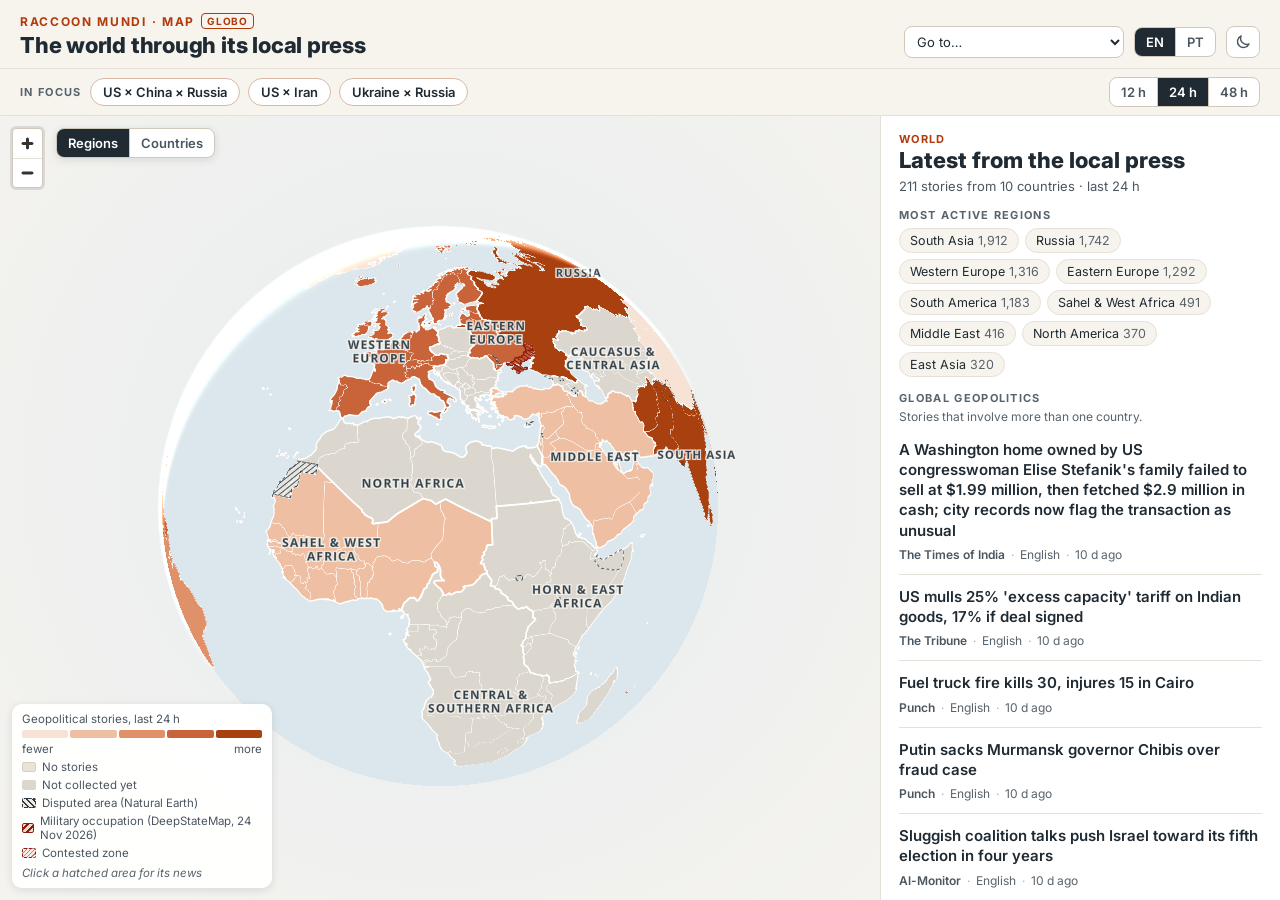
==== site/globo.html @ bb932156 "Mudança 15: protótipo do mapa em globo (globo.html) - página separada, raccoonmundi.github.io/globo." ====
<!doctype html>
<html lang="en">
<head>
<meta charset="utf-8">
<meta name="viewport" content="width=device-width, initial-scale=1">
<meta name="color-scheme" content="light dark">
<script>
  /* aplica o tema antes de desenhar a página: escolha guardada, senão o do sistema */
  (function () {
    var t = null;
    try { t = localStorage.getItem('mapa-tema'); } catch (e) {}
    if (t !== 'claro' && t !== 'escuro') {
      try { t = window.matchMedia('(prefers-color-scheme: dark)').matches ? 'escuro' : 'claro'; } catch (e) { t = 'claro'; }
    }
    document.documentElement.setAttribute('data-tema', t);
  })();
</script>
<title>Raccoon Mundi · Globo geopolítico (protótipo)</title>
<meta name="description" content="Mapa-múndi com as notícias recentes da imprensa local de cada região, atualizado duas vezes por dia.">
<link rel="icon" href="data:image/svg+xml,%3Csvg xmlns=%22http://www.w3.org/2000/svg%22 viewBox=%220 0 32 32%22%3E%3Ccircle cx=%2216%22 cy=%2216%22 r=%2214%22 fill=%22%23b23a0b%22/%3E%3C/svg%3E">
<link rel="preconnect" href="https://fonts.googleapis.com">
<link rel="stylesheet" href="https://fonts.googleapis.com/css2?family=Inter:wght@400;500;600;700;800&display=swap">
<link rel="stylesheet" href="vendor/maplibre/maplibre-gl.css">
<link rel="stylesheet" href="style.css">
<style>
  /* protótipo em globo: o espaço em volta do planeta e os detalhes do MapLibre */
  :root { --espaco: #e8edf0; }
  :root[data-tema="escuro"] { --espaco: #05090c; }
  #mapa { background: radial-gradient(circle at 50% 45%, var(--espaco) 0%, var(--creme) 120%); }
  :root[data-tema="escuro"] #mapa { background: radial-gradient(circle at 50% 45%, #0e1620 0%, var(--espaco) 75%); }
  .maplibregl-ctrl-top-left .maplibregl-ctrl { margin: 12px 0 0 12px; }
  .maplibregl-ctrl-group { background: var(--superficie); box-shadow: 0 2px 8px var(--sombra); border: 1px solid var(--borda); }
  .maplibregl-ctrl-group button + button { border-top: 1px solid var(--linha); }
  :root[data-tema="escuro"] .maplibregl-ctrl-group button .maplibregl-ctrl-icon { filter: invert(1); }
  .dica-mapa {
    position: absolute; z-index: 600; pointer-events: none; transform: translate(-50%, -100%); display: none;
    background: var(--tinta); color: var(--sobre-tinta); border-radius: 6px; font-size: 12px; font-weight: 600;
    padding: 4px 8px; white-space: nowrap; max-width: 320px;
  }
  .dica-mapa .dica { font-weight: 400; opacity: .75; }
  .selo-prototipo { font-size: 10px; letter-spacing: .08em; border: 1px solid currentColor; border-radius: 4px; padding: 1px 5px; margin-left: 6px; vertical-align: 1px; }
  @media (max-width: 820px) { .maplibregl-ctrl-top-left { display: none; } .selo-prototipo { display: none; } }
</style>
</head>
<body>
<header class="topo">
  <div class="marca">
    <div class="sobretitulo">RACCOON MUNDI · <span data-i18n="mapa">MAP</span><span class="selo-prototipo">GLOBO</span></div>
    <h1 data-i18n="titulo">The world through its local press</h1>
  </div>
  <div class="controles">
    <label class="ir-para">
      <svg class="icone-busca" viewBox="0 0 24 24" width="18" height="18" aria-hidden="true"><circle cx="11" cy="11" r="6.5" fill="none" stroke="currentColor" stroke-width="2"/><path d="M16 16l4.5 4.5" stroke="currentColor" stroke-width="2" stroke-linecap="round"/></svg>
      <span class="sr" data-i18n="irPara">Go to</span>
      <select id="ir-para" aria-label="Go to"></select>
    </label>
    <div class="segmentado" role="group" aria-label="Language" id="idioma">
      <button type="button" data-l="en">EN</button>
      <button type="button" data-l="pt">PT</button>
    </div>
    <button type="button" class="botao-tema" id="tema" aria-pressed="false" aria-label="Dark mode" title="Dark mode">
      <svg class="lua" viewBox="0 0 24 24" width="18" height="18" aria-hidden="true"><path d="M20 14.5A8 8 0 0 1 9.5 4a8 8 0 1 0 10.5 10.5z" fill="none" stroke="currentColor" stroke-width="1.9" stroke-linejoin="round"/></svg>
      <svg class="sol" viewBox="0 0 24 24" width="18" height="18" aria-hidden="true"><circle cx="12" cy="12" r="4" fill="none" stroke="currentColor" stroke-width="1.9"/><path d="M12 2.5v2.2M12 19.3v2.2M2.5 12h2.2M19.3 12h2.2M5.3 5.3l1.6 1.6M17.1 17.1l1.6 1.6M5.3 18.7l1.6-1.6M17.1 6.9l1.6-1.6" stroke="currentColor" stroke-width="1.9" stroke-linecap="round"/></svg>
    </button>
  </div>
</header>

<div class="barra">
  <nav class="temas" id="temas" aria-label="Themes in focus"></nav>
  <div class="segmentado" role="group" aria-label="Period" id="periodo">
    <button type="button" data-h="12">12 h</button>
    <button type="button" data-h="24">24 h</button>
    <button type="button" data-h="48">48 h</button>
  </div>
</div>

<main class="principal">
  <div class="mapa-area">
    <div id="mapa" role="region" aria-label="Map"></div>
    <div class="legenda" id="legenda" aria-hidden="true"></div>
    <button type="button" class="legenda-botao" id="legenda-botao" aria-expanded="false" aria-controls="legenda" data-i18n="legenda">Legend</button>
    <div class="modo segmentado" role="group" id="modo">
      <button type="button" data-m="regioes" data-i18n="regioes">Regions</button>
      <button type="button" data-m="paises" data-i18n="paises">Countries</button>
    </div>
  </div>
  <aside class="painel" id="painel" aria-label="Notícias">
    <p class="sr" id="anuncio" aria-live="polite"></p>
    <button type="button" class="alca" id="alca" aria-label="Expand panel"></button>
    <div id="painel-conteudo"></div>
    <footer class="rodape" id="rodape"></footer>
  </aside>
</main>

<script type="module">
  /* MapLibre vem como módulo; o restante da página continua como script comum */
  import * as maplibregl from './vendor/maplibre/maplibre-gl.mjs';
  window.maplibregl = maplibregl;
  var s = document.createElement('script'); s.src = 'globo.js'; document.body.appendChild(s);
</script>
</body>
</html>
---- site/vendor/maplibre/maplibre-gl.css ----
.maplibregl-map{font:12px/20px Helvetica Neue,Arial,Helvetica,sans-serif;overflow:hidden;position:relative;-webkit-tap-highlight-color:rgb(0 0 0/0);-webkit-touch-callout:none}.maplibregl-canvas{position:absolute;left:0;top:0}.maplibregl-map:fullscreen{width:100%;height:100%}.maplibregl-ctrl-group button.maplibregl-ctrl-compass{touch-action:none}.maplibregl-canvas-container.maplibregl-interactive,.maplibregl-ctrl-group button.maplibregl-ctrl-compass{cursor:grab;-webkit-user-select:none;-moz-user-select:none;user-select:none}.maplibregl-canvas-container.maplibregl-interactive.maplibregl-track-pointer{cursor:pointer}.maplibregl-canvas-container.maplibregl-interactive:active,.maplibregl-ctrl-group button.maplibregl-ctrl-compass:active{cursor:grabbing}.maplibregl-canvas-container.maplibregl-touch-zoom-rotate,.maplibregl-canvas-container.maplibregl-touch-zoom-rotate .maplibregl-canvas{touch-action:pan-x pan-y}.maplibregl-canvas-container.maplibregl-touch-drag-pan,.maplibregl-canvas-container.maplibregl-touch-drag-pan .maplibregl-canvas{touch-action:pinch-zoom}.maplibregl-canvas-container.maplibregl-touch-zoom-rotate.maplibregl-touch-drag-pan,.maplibregl-canvas-container.maplibregl-touch-zoom-rotate.maplibregl-touch-drag-pan .maplibregl-canvas{touch-action:none}.maplibregl-canvas-container.maplibregl-touch-drag-pan.maplibregl-cooperative-gestures,.maplibregl-canvas-container.maplibregl-touch-drag-pan.maplibregl-cooperative-gestures .maplibregl-canvas{touch-action:pan-x pan-y}.maplibregl-ctrl-bottom-left,.maplibregl-ctrl-bottom-right,.maplibregl-ctrl-top-left,.maplibregl-ctrl-top-right{position:absolute;pointer-events:none;z-index:2}.maplibregl-ctrl-top-left{top:0;left:0}.maplibregl-ctrl-top-right{top:0;right:0}.maplibregl-ctrl-bottom-left{bottom:0;left:0}.maplibregl-ctrl-bottom-right{right:0;bottom:0}.maplibregl-ctrl{clear:both;pointer-events:auto;transform:translate(0)}.maplibregl-ctrl-top-left .maplibregl-ctrl{margin:10px 0 0 10px;float:left}.maplibregl-ctrl-top-right .maplibregl-ctrl{margin:10px 10px 0 0;float:right}.maplibregl-ctrl-bottom-left .maplibregl-ctrl{margin:0 0 10px 10px;float:left}.maplibregl-ctrl-bottom-right .maplibregl-ctrl{margin:0 10px 10px 0;float:right}.maplibregl-ctrl-group{border-radius:4px;background:#fff}.maplibregl-ctrl-group:not(:empty){box-shadow:0 0 0 2px rgba(0,0,0,.1)}.maplibregl-ctrl-group button{width:29px;height:29px;display:block;padding:0;outline:none;border:0;box-sizing:border-box;background-color:transparent;cursor:pointer}.maplibregl-ctrl button{-webkit-user-select:none;-moz-user-select:none;user-select:none}.maplibregl-ctrl-group button+button{border-top:1px solid #ddd}.maplibregl-ctrl button .maplibregl-ctrl-icon{display:block;width:100%;height:100%;background-repeat:no-repeat;background-position:50%}@media(forced-colors:active){.maplibregl-ctrl-group:not(:empty){box-shadow:0 0 0 2px ButtonText}.maplibregl-ctrl-icon{background-color:transparent}.maplibregl-ctrl-group button+button{border-top:1px solid buttontext}}.maplibregl-ctrl button::-moz-focus-inner{border:0;padding:0}.maplibregl-ctrl-attrib-button:focus,.maplibregl-ctrl-group button:focus{box-shadow:0 0 2px 2px #0096ff}.maplibregl-ctrl button:disabled{cursor:not-allowed}.maplibregl-ctrl button:disabled .maplibregl-ctrl-icon{opacity:.25}@media(hover:hover){.maplibregl-ctrl button:not(:disabled):hover{background-color:rgba(0,0,0,.05)}}.maplibregl-ctrl button:not(:disabled):active{background-color:rgba(0,0,0,.05)}.maplibregl-ctrl-group button:focus:focus-visible{box-shadow:0 0 2px 2px #0096ff}.maplibregl-ctrl-group button:focus:not(:focus-visible){box-shadow:none}.maplibregl-ctrl-group button:focus:first-child{border-radius:4px 4px 0 0}.maplibregl-ctrl-group button:focus:last-child{border-radius:0 0 4px 4px}.maplibregl-ctrl-group button:focus:only-child{border-radius:inherit}.maplibregl-ctrl button.maplibregl-ctrl-zoom-out .maplibregl-ctrl-icon{background-image:url("data:image/svg+xml;charset=utf-8,%3Csvg xmlns='http://www.w3.org/2000/svg' width='29' height='29' viewBox='0 0 29 29' fill='%23333'%3E %3Cpath d='M10 13c-.75 0-1.5.75-1.5 1.5S9.25 16 10 16h9c.75 0 1.5-.75 1.5-1.5S19.75 13 19 13z'/%3E %3C/svg%3E")}.maplibregl-ctrl button.maplibregl-ctrl-zoom-in .maplibregl-ctrl-icon{background-image:url("data:image/svg+xml;charset=utf-8,%3Csvg xmlns='http://www.w3.org/2000/svg' width='29' height='29' viewBox='0 0 29 29' fill='%23333'%3E %3Cpath d='M14.5 8.5c-.75 0-1.5.75-1.5 1.5v3h-3c-.75 0-1.5.75-1.5 1.5S9.25 16 10 16h3v3c0 .75.75 1.5 1.5 1.5S16 19.75 16 19v-3h3c.75 0 1.5-.75 1.5-1.5S19.75 13 19 13h-3v-3c0-.75-.75-1.5-1.5-1.5'/%3E %3C/svg%3E")}@media(forced-colors:active){.maplibregl-ctrl button.maplibregl-ctrl-zoom-out .maplibregl-ctrl-icon{background-image:url("data:image/svg+xml;charset=utf-8,%3Csvg xmlns='http://www.w3.org/2000/svg' width='29' height='29' viewBox='0 0 29 29' fill='%23fff'%3E %3Cpath d='M10 13c-.75 0-1.5.75-1.5 1.5S9.25 16 10 16h9c.75 0 1.5-.75 1.5-1.5S19.75 13 19 13z'/%3E %3C/svg%3E")}.maplibregl-ctrl button.maplibregl-ctrl-zoom-in .maplibregl-ctrl-icon{background-image:url("data:image/svg+xml;charset=utf-8,%3Csvg xmlns='http://www.w3.org/2000/svg' width='29' height='29' viewBox='0 0 29 29' fill='%23fff'%3E %3Cpath d='M14.5 8.5c-.75 0-1.5.75-1.5 1.5v3h-3c-.75 0-1.5.75-1.5 1.5S9.25 16 10 16h3v3c0 .75.75 1.5 1.5 1.5S16 19.75 16 19v-3h3c.75 0 1.5-.75 1.5-1.5S19.75 13 19 13h-3v-3c0-.75-.75-1.5-1.5-1.5'/%3E %3C/svg%3E")}}@media(forced-colors:active) and (prefers-color-scheme:light){.maplibregl-ctrl button.maplibregl-ctrl-zoom-out .maplibregl-ctrl-icon{background-image:url("data:image/svg+xml;charset=utf-8,%3Csvg xmlns='http://www.w3.org/2000/svg' width='29' height='29' viewBox='0 0 29 29' fill='%23000'%3E %3Cpath d='M10 13c-.75 0-1.5.75-1.5 1.5S9.25 16 10 16h9c.75 0 1.5-.75 1.5-1.5S19.75 13 19 13z'/%3E %3C/svg%3E")}.maplibregl-ctrl button.maplibregl-ctrl-zoom-in .maplibregl-ctrl-icon{background-image:url("data:image/svg+xml;charset=utf-8,%3Csvg xmlns='http://www.w3.org/2000/svg' width='29' height='29' viewBox='0 0 29 29' fill='%23000'%3E %3Cpath d='M14.5 8.5c-.75 0-1.5.75-1.5 1.5v3h-3c-.75 0-1.5.75-1.5 1.5S9.25 16 10 16h3v3c0 .75.75 1.5 1.5 1.5S16 19.75 16 19v-3h3c.75 0 1.5-.75 1.5-1.5S19.75 13 19 13h-3v-3c0-.75-.75-1.5-1.5-1.5'/%3E %3C/svg%3E")}}.maplibregl-ctrl button.maplibregl-ctrl-fullscreen .maplibregl-ctrl-icon{background-image:url("data:image/svg+xml;charset=utf-8,%3Csvg xmlns='http://www.w3.org/2000/svg' width='29' height='29' viewBox='0 0 29 29' fill='%23333'%3E %3Cpath d='M24 16v5.5c0 1.75-.75 2.5-2.5 2.5H16v-1l3-1.5-4-5.5 1-1 5.5 4 1.5-3zM6 16l1.5 3 5.5-4 1 1-4 5.5 3 1.5v1H7.5C5.75 24 5 23.25 5 21.5V16zm7-11v1l-3 1.5 4 5.5-1 1-5.5-4L6 13H5V7.5C5 5.75 5.75 5 7.5 5zm11 2.5c0-1.75-.75-2.5-2.5-2.5H16v1l3 1.5-4 5.5 1 1 5.5-4 1.5 3h1z'/%3E %3C/svg%3E")}.maplibregl-ctrl button.maplibregl-ctrl-shrink .maplibregl-ctrl-icon{background-image:url("data:image/svg+xml;charset=utf-8,%3Csvg xmlns='http://www.w3.org/2000/svg' width='29' height='29' viewBox='0 0 29 29'%3E %3Cpath d='M18.5 16c-1.75 0-2.5.75-2.5 2.5V24h1l1.5-3 5.5 4 1-1-4-5.5 3-1.5v-1zM13 18.5c0-1.75-.75-2.5-2.5-2.5H5v1l3 1.5L4 24l1 1 5.5-4 1.5 3h1zm3-8c0 1.75.75 2.5 2.5 2.5H24v-1l-3-1.5L25 5l-1-1-5.5 4L17 5h-1zM10.5 13c1.75 0 2.5-.75 2.5-2.5V5h-1l-1.5 3L5 4 4 5l4 5.5L5 12v1z'/%3E %3C/svg%3E")}@media(forced-colors:active){.maplibregl-ctrl button.maplibregl-ctrl-fullscreen .maplibregl-ctrl-icon{background-image:url("data:image/svg+xml;charset=utf-8,%3Csvg xmlns='http://www.w3.org/2000/svg' width='29' height='29' viewBox='0 0 29 29' fill='%23fff'%3E %3Cpath d='M24 16v5.5c0 1.75-.75 2.5-2.5 2.5H16v-1l3-1.5-4-5.5 1-1 5.5 4 1.5-3zM6 16l1.5 3 5.5-4 1 1-4 5.5 3 1.5v1H7.5C5.75 24 5 23.25 5 21.5V16zm7-11v1l-3 1.5 4 5.5-1 1-5.5-4L6 13H5V7.5C5 5.75 5.75 5 7.5 5zm11 2.5c0-1.75-.75-2.5-2.5-2.5H16v1l3 1.5-4 5.5 1 1 5.5-4 1.5 3h1z'/%3E %3C/svg%3E")}.maplibregl-ctrl button.maplibregl-ctrl-shrink .maplibregl-ctrl-icon{background-image:url("data:image/svg+xml;charset=utf-8,%3Csvg xmlns='http://www.w3.org/2000/svg' width='29' height='29' viewBox='0 0 29 29' fill='%23fff'%3E %3Cpath d='M18.5 16c-1.75 0-2.5.75-2.5 2.5V24h1l1.5-3 5.5 4 1-1-4-5.5 3-1.5v-1zM13 18.5c0-1.75-.75-2.5-2.5-2.5H5v1l3 1.5L4 24l1 1 5.5-4 1.5 3h1zm3-8c0 1.75.75 2.5 2.5 2.5H24v-1l-3-1.5L25 5l-1-1-5.5 4L17 5h-1zM10.5 13c1.75 0 2.5-.75 2.5-2.5V5h-1l-1.5 3L5 4 4 5l4 5.5L5 12v1z'/%3E %3C/svg%3E")}}@media(forced-colors:active) and (prefers-color-scheme:light){.maplibregl-ctrl button.maplibregl-ctrl-fullscreen .maplibregl-ctrl-icon{background-image:url("data:image/svg+xml;charset=utf-8,%3Csvg xmlns='http://www.w3.org/2000/svg' width='29' height='29' viewBox='0 0 29 29' fill='%23000'%3E %3Cpath d='M24 16v5.5c0 1.75-.75 2.5-2.5 2.5H16v-1l3-1.5-4-5.5 1-1 5.5 4 1.5-3zM6 16l1.5 3 5.5-4 1 1-4 5.5 3 1.5v1H7.5C5.75 24 5 23.25 5 21.5V16zm7-11v1l-3 1.5 4 5.5-1 1-5.5-4L6 13H5V7.5C5 5.75 5.75 5 7.5 5zm11 2.5c0-1.75-.75-2.5-2.5-2.5H16v1l3 1.5-4 5.5 1 1 5.5-4 1.5 3h1z'/%3E %3C/svg%3E")}.maplibregl-ctrl button.maplibregl-ctrl-shrink .maplibregl-ctrl-icon{background-image:url("data:image/svg+xml;charset=utf-8,%3Csvg xmlns='http://www.w3.org/2000/svg' width='29' height='29' viewBox='0 0 29 29' fill='%23000'%3E %3Cpath d='M18.5 16c-1.75 0-2.5.75-2.5 2.5V24h1l1.5-3 5.5 4 1-1-4-5.5 3-1.5v-1zM13 18.5c0-1.75-.75-2.5-2.5-2.5H5v1l3 1.5L4 24l1 1 5.5-4 1.5 3h1zm3-8c0 1.75.75 2.5 2.5 2.5H24v-1l-3-1.5L25 5l-1-1-5.5 4L17 5h-1zM10.5 13c1.75 0 2.5-.75 2.5-2.5V5h-1l-1.5 3L5 4 4 5l4 5.5L5 12v1z'/%3E %3C/svg%3E")}}.maplibregl-ctrl button.maplibregl-ctrl-compass .maplibregl-ctrl-icon{background-image:url("data:image/svg+xml;charset=utf-8,%3Csvg xmlns='http://www.w3.org/2000/svg' width='29' height='29' viewBox='0 0 29 29' fill='%23333'%3E %3Cpath d='m10.5 14 4-8 4 8z'/%3E %3Cpath fill='%23ccc' d='m10.5 16 4 8 4-8z'/%3E %3C/svg%3E")}@media(forced-colors:active){.maplibregl-ctrl button.maplibregl-ctrl-compass .maplibregl-ctrl-icon{background-image:url("data:image/svg+xml;charset=utf-8,%3Csvg xmlns='http://www.w3.org/2000/svg' width='29' height='29' viewBox='0 0 29 29' fill='%23fff'%3E %3Cpath d='m10.5 14 4-8 4 8z'/%3E %3Cpath fill='%23ccc' d='m10.5 16 4 8 4-8z'/%3E %3C/svg%3E")}}@media(forced-colors:active) and (prefers-color-scheme:light){.maplibregl-ctrl button.maplibregl-ctrl-compass .maplibregl-ctrl-icon{background-image:url("data:image/svg+xml;charset=utf-8,%3Csvg xmlns='http://www.w3.org/2000/svg' width='29' height='29' viewBox='0 0 29 29' fill='%23000'%3E %3Cpath d='m10.5 14 4-8 4 8z'/%3E %3Cpath fill='%23ccc' d='m10.5 16 4 8 4-8z'/%3E %3C/svg%3E")}}.maplibregl-ctrl button.maplibregl-ctrl-globe .maplibregl-ctrl-icon{background-image:url("data:image/svg+xml;charset=utf-8,%3Csvg xmlns='http://www.w3.org/2000/svg' width='22' height='22' fill='none' viewBox='0 0 22 22' stroke='%23333'%3E %3Ccircle cx='11' cy='11' r='8.5'/%3E %3Cpath d='M17.5 11c0 4.819-3.02 8.5-6.5 8.5S4.5 15.819 4.5 11 7.52 2.5 11 2.5s6.5 3.681 6.5 8.5Z'/%3E %3Cpath d='M13.5 11c0 2.447-.331 4.64-.853 6.206-.262.785-.562 1.384-.872 1.777-.314.399-.58.517-.775.517-.195 0-.461-.118-.775-.517-.31-.393-.61-.992-.872-1.777C8.831 15.64 8.5 13.446 8.5 11c0-2.447.331-4.64.853-6.206.262-.785.562-1.384.872-1.777.314-.399.58-.517.775-.517.195 0 .461.118.775.517.31.393.61.992.872 1.777.522 1.565.853 3.76.853 6.206Z'/%3E %3Cpath d='M11 7.5c-1.909 0-3.622-.166-4.845-.428-.616-.132-1.08-.283-1.379-.434a1.333 1.333 0 0 1-.224-.138c.047-.038.12-.085.224-.138.299-.151.763-.302 1.379-.434C7.378 5.666 9.091 5.5 11 5.5c1.909 0 3.622.166 4.845.428.616.132 1.08.283 1.379.434.105.053.177.1.224.138-.047.038-.12.085-.224.138-.299.151-.763.302-1.379.434-1.223.262-2.936.428-4.845.428ZM4.486 6.436ZM11 16.5c-1.909 0-3.622-.166-4.845-.428-.616-.132-1.08-.283-1.379-.434a1.33 1.33 0 0 1-.224-.138 1.33 1.33 0 0 1 .224-.138c.299-.151.763-.302 1.379-.434C7.378 14.666 9.091 14.5 11 14.5c1.909 0 3.622.166 4.845.428.616.132 1.08.283 1.379.434.105.053.177.1.224.138a1.33 1.33 0 0 1-.224.138c-.299.151-.763.302-1.379.434-1.223.262-2.936.428-4.845.428Zm-6.514-1.064ZM11 12.5c-2.46 0-4.672-.222-6.255-.574-.796-.177-1.406-.38-1.805-.59a1.465 1.465 0 0 1-.39-.272.293.293 0 0 1-.047-.064.293.293 0 0 1 .048-.064c.066-.073.189-.167.389-.272.399-.21 1.009-.413 1.805-.59C6.328 9.722 8.54 9.5 11 9.5s4.672.222 6.256.574c.795.177 1.405.38 1.804.59.2.105.323.2.39.272a.33.33 0 0 1 .047.064.293.293 0 0 1-.048.064 1.435 1.435 0 0 1-.389.272c-.399.21-1.009.413-1.804.59-1.584.352-3.796.574-6.256.574Zm-8.501-1.51v.002-.002Zm0 .018v.002-.002Zm17.002.002v-.002.002Zm0-.018v-.002.002Z'/%3E %3C/svg%3E")}.maplibregl-ctrl button.maplibregl-ctrl-globe-enabled .maplibregl-ctrl-icon{background-image:url("data:image/svg+xml;charset=utf-8,%3Csvg xmlns='http://www.w3.org/2000/svg' width='22' height='22' fill='none' viewBox='0 0 22 22' stroke='%2333b5e5'%3E %3Ccircle cx='11' cy='11' r='8.5'/%3E %3Cpath d='M17.5 11c0 4.819-3.02 8.5-6.5 8.5S4.5 15.819 4.5 11 7.52 2.5 11 2.5s6.5 3.681 6.5 8.5Z'/%3E %3Cpath d='M13.5 11c0 2.447-.331 4.64-.853 6.206-.262.785-.562 1.384-.872 1.777-.314.399-.58.517-.775.517-.195 0-.461-.118-.775-.517-.31-.393-.61-.992-.872-1.777C8.831 15.64 8.5 13.446 8.5 11c0-2.447.331-4.64.853-6.206.262-.785.562-1.384.872-1.777.314-.399.58-.517.775-.517.195 0 .461.118.775.517.31.393.61.992.872 1.777.522 1.565.853 3.76.853 6.206Z'/%3E %3Cpath d='M11 7.5c-1.909 0-3.622-.166-4.845-.428-.616-.132-1.08-.283-1.379-.434a1.333 1.333 0 0 1-.224-.138c.047-.038.12-.085.224-.138.299-.151.763-.302 1.379-.434C7.378 5.666 9.091 5.5 11 5.5c1.909 0 3.622.166 4.845.428.616.132 1.08.283 1.379.434.105.053.177.1.224.138-.047.038-.12.085-.224.138-.299.151-.763.302-1.379.434-1.223.262-2.936.428-4.845.428ZM4.486 6.436ZM11 16.5c-1.909 0-3.622-.166-4.845-.428-.616-.132-1.08-.283-1.379-.434a1.33 1.33 0 0 1-.224-.138 1.33 1.33 0 0 1 .224-.138c.299-.151.763-.302 1.379-.434C7.378 14.666 9.091 14.5 11 14.5c1.909 0 3.622.166 4.845.428.616.132 1.08.283 1.379.434.105.053.177.1.224.138a1.33 1.33 0 0 1-.224.138c-.299.151-.763.302-1.379.434-1.223.262-2.936.428-4.845.428Zm-6.514-1.064ZM11 12.5c-2.46 0-4.672-.222-6.255-.574-.796-.177-1.406-.38-1.805-.59a1.465 1.465 0 0 1-.39-.272.293.293 0 0 1-.047-.064.293.293 0 0 1 .048-.064c.066-.073.189-.167.389-.272.399-.21 1.009-.413 1.805-.59C6.328 9.722 8.54 9.5 11 9.5s4.672.222 6.256.574c.795.177 1.405.38 1.804.59.2.105.323.2.39.272a.33.33 0 0 1 .047.064.293.293 0 0 1-.048.064 1.435 1.435 0 0 1-.389.272c-.399.21-1.009.413-1.804.59-1.584.352-3.796.574-6.256.574Zm-8.501-1.51v.002-.002Zm0 .018v.002-.002Zm17.002.002v-.002.002Zm0-.018v-.002.002Z'/%3E %3C/svg%3E")}.maplibregl-ctrl button.maplibregl-ctrl-terrain .maplibregl-ctrl-icon{background-image:url("data:image/svg+xml;charset=utf-8,%3Csvg xmlns='http://www.w3.org/2000/svg' width='22' height='22' viewBox='0 0 22 22' fill='%23333'%3E %3Cpath d='m1.754 13.406 4.453-4.851 3.09 3.09 3.281 3.277.969-.969-3.309-3.312 3.844-4.121 6.148 6.886h1.082v-.855l-7.207-8.07-4.84 5.187L6.169 6.57l-5.48 5.965v.871ZM.688 16.844h20.625v1.375H.688Zm0 0'/%3E %3C/svg%3E")}.maplibregl-ctrl button.maplibregl-ctrl-terrain-enabled .maplibregl-ctrl-icon{background-image:url("data:image/svg+xml;charset=utf-8,%3Csvg xmlns='http://www.w3.org/2000/svg' width='22' height='22' viewBox='0 0 22 22' fill='%2333b5e5'%3E %3Cpath d='m1.754 13.406 4.453-4.851 3.09 3.09 3.281 3.277.969-.969-3.309-3.312 3.844-4.121 6.148 6.886h1.082v-.855l-7.207-8.07-4.84 5.187L6.169 6.57l-5.48 5.965v.871ZM.688 16.844h20.625v1.375H.688Zm0 0'/%3E %3C/svg%3E")}.maplibregl-ctrl button.maplibregl-ctrl-geolocate .maplibregl-ctrl-icon{background-image:url("data:image/svg+xml;charset=utf-8,%3Csvg xmlns='http://www.w3.org/2000/svg' width='29' height='29' viewBox='0 0 20 20' fill='%23333'%3E %3Cpath d='M10 4C9 4 9 5 9 5v.1A5 5 0 0 0 5.1 9H5s-1 0-1 1 1 1 1 1h.1A5 5 0 0 0 9 14.9v.1s0 1 1 1 1-1 1-1v-.1a5 5 0 0 0 3.9-3.9h.1s1 0 1-1-1-1-1-1h-.1A5 5 0 0 0 11 5.1V5s0-1-1-1m0 2.5a3.5 3.5 0 1 1 0 7 3.5 3.5 0 1 1 0-7'/%3E %3Ccircle id='dot' cx='10' cy='10' r='2'/%3E %3Cpath id='stroke' d='m14 5 1 1-9 9-1-1z' display='none'/%3E %3C/svg%3E")}.maplibregl-ctrl button.maplibregl-ctrl-geolocate:disabled .maplibregl-ctrl-icon{background-image:url("data:image/svg+xml;charset=utf-8,%3Csvg xmlns='http://www.w3.org/2000/svg' width='29' height='29' viewBox='0 0 20 20' fill='%23aaa'%3E %3Cpath d='M10 4C9 4 9 5 9 5v.1A5 5 0 0 0 5.1 9H5s-1 0-1 1 1 1 1 1h.1A5 5 0 0 0 9 14.9v.1s0 1 1 1 1-1 1-1v-.1a5 5 0 0 0 3.9-3.9h.1s1 0 1-1-1-1-1-1h-.1A5 5 0 0 0 11 5.1V5s0-1-1-1m0 2.5a3.5 3.5 0 1 1 0 7 3.5 3.5 0 1 1 0-7'/%3E %3Ccircle id='dot' cx='10' cy='10' r='2'/%3E %3Cpath id='stroke' d='m14 5 1 1-9 9-1-1z' fill='%23f00'/%3E %3C/svg%3E")}.maplibregl-ctrl button.maplibregl-ctrl-geolocate.maplibregl-ctrl-geolocate-active .maplibregl-ctrl-icon{background-image:url("data:image/svg+xml;charset=utf-8,%3Csvg xmlns='http://www.w3.org/2000/svg' width='29' height='29' viewBox='0 0 20 20' fill='%2333b5e5'%3E %3Cpath d='M10 4C9 4 9 5 9 5v.1A5 5 0 0 0 5.1 9H5s-1 0-1 1 1 1 1 1h.1A5 5 0 0 0 9 14.9v.1s0 1 1 1 1-1 1-1v-.1a5 5 0 0 0 3.9-3.9h.1s1 0 1-1-1-1-1-1h-.1A5 5 0 0 0 11 5.1V5s0-1-1-1m0 2.5a3.5 3.5 0 1 1 0 7 3.5 3.5 0 1 1 0-7'/%3E %3Ccircle id='dot' cx='10' cy='10' r='2'/%3E %3Cpath id='stroke' d='m14 5 1 1-9 9-1-1z' display='none'/%3E %3C/svg%3E")}.maplibregl-ctrl button.maplibregl-ctrl-geolocate.maplibregl-ctrl-geolocate-active-error .maplibregl-ctrl-icon{background-image:url("data:image/svg+xml;charset=utf-8,%3Csvg xmlns='http://www.w3.org/2000/svg' width='29' height='29' viewBox='0 0 20 20' fill='%23e58978'%3E %3Cpath d='M10 4C9 4 9 5 9 5v.1A5 5 0 0 0 5.1 9H5s-1 0-1 1 1 1 1 1h.1A5 5 0 0 0 9 14.9v.1s0 1 1 1 1-1 1-1v-.1a5 5 0 0 0 3.9-3.9h.1s1 0 1-1-1-1-1-1h-.1A5 5 0 0 0 11 5.1V5s0-1-1-1m0 2.5a3.5 3.5 0 1 1 0 7 3.5 3.5 0 1 1 0-7'/%3E %3Ccircle id='dot' cx='10' cy='10' r='2'/%3E %3Cpath id='stroke' d='m14 5 1 1-9 9-1-1z' display='none'/%3E %3C/svg%3E")}.maplibregl-ctrl button.maplibregl-ctrl-geolocate.maplibregl-ctrl-geolocate-background .maplibregl-ctrl-icon{background-image:url("data:image/svg+xml;charset=utf-8,%3Csvg xmlns='http://www.w3.org/2000/svg' width='29' height='29' viewBox='0 0 20 20' fill='%2333b5e5'%3E %3Cpath d='M10 4C9 4 9 5 9 5v.1A5 5 0 0 0 5.1 9H5s-1 0-1 1 1 1 1 1h.1A5 5 0 0 0 9 14.9v.1s0 1 1 1 1-1 1-1v-.1a5 5 0 0 0 3.9-3.9h.1s1 0 1-1-1-1-1-1h-.1A5 5 0 0 0 11 5.1V5s0-1-1-1m0 2.5a3.5 3.5 0 1 1 0 7 3.5 3.5 0 1 1 0-7'/%3E %3Ccircle id='dot' cx='10' cy='10' r='2' display='none'/%3E %3Cpath id='stroke' d='m14 5 1 1-9 9-1-1z' display='none'/%3E %3C/svg%3E")}.maplibregl-ctrl button.maplibregl-ctrl-geolocate.maplibregl-ctrl-geolocate-background-error .maplibregl-ctrl-icon{background-image:url("data:image/svg+xml;charset=utf-8,%3Csvg xmlns='http://www.w3.org/2000/svg' width='29' height='29' viewBox='0 0 20 20' fill='%23e54e33'%3E %3Cpath d='M10 4C9 4 9 5 9 5v.1A5 5 0 0 0 5.1 9H5s-1 0-1 1 1 1 1 1h.1A5 5 0 0 0 9 14.9v.1s0 1 1 1 1-1 1-1v-.1a5 5 0 0 0 3.9-3.9h.1s1 0 1-1-1-1-1-1h-.1A5 5 0 0 0 11 5.1V5s0-1-1-1m0 2.5a3.5 3.5 0 1 1 0 7 3.5 3.5 0 1 1 0-7'/%3E %3Ccircle id='dot' cx='10' cy='10' r='2' display='none'/%3E %3Cpath id='stroke' d='m14 5 1 1-9 9-1-1z' display='none'/%3E %3C/svg%3E")}.maplibregl-ctrl button.maplibregl-ctrl-geolocate.maplibregl-ctrl-geolocate-waiting .maplibregl-ctrl-icon{animation:maplibregl-spin 2s linear infinite}@media(forced-colors:active){.maplibregl-ctrl button.maplibregl-ctrl-geolocate .maplibregl-ctrl-icon{background-image:url("data:image/svg+xml;charset=utf-8,%3Csvg xmlns='http://www.w3.org/2000/svg' width='29' height='29' viewBox='0 0 20 20' fill='%23fff'%3E %3Cpath d='M10 4C9 4 9 5 9 5v.1A5 5 0 0 0 5.1 9H5s-1 0-1 1 1 1 1 1h.1A5 5 0 0 0 9 14.9v.1s0 1 1 1 1-1 1-1v-.1a5 5 0 0 0 3.9-3.9h.1s1 0 1-1-1-1-1-1h-.1A5 5 0 0 0 11 5.1V5s0-1-1-1m0 2.5a3.5 3.5 0 1 1 0 7 3.5 3.5 0 1 1 0-7'/%3E %3Ccircle id='dot' cx='10' cy='10' r='2'/%3E %3Cpath id='stroke' d='m14 5 1 1-9 9-1-1z' display='none'/%3E %3C/svg%3E")}.maplibregl-ctrl button.maplibregl-ctrl-geolocate:disabled .maplibregl-ctrl-icon{background-image:url("data:image/svg+xml;charset=utf-8,%3Csvg xmlns='http://www.w3.org/2000/svg' width='29' height='29' viewBox='0 0 20 20' fill='%23999'%3E %3Cpath d='M10 4C9 4 9 5 9 5v.1A5 5 0 0 0 5.1 9H5s-1 0-1 1 1 1 1 1h.1A5 5 0 0 0 9 14.9v.1s0 1 1 1 1-1 1-1v-.1a5 5 0 0 0 3.9-3.9h.1s1 0 1-1-1-1-1-1h-.1A5 5 0 0 0 11 5.1V5s0-1-1-1m0 2.5a3.5 3.5 0 1 1 0 7 3.5 3.5 0 1 1 0-7'/%3E %3Ccircle id='dot' cx='10' cy='10' r='2'/%3E %3Cpath id='stroke' d='m14 5 1 1-9 9-1-1z' fill='%23f00'/%3E %3C/svg%3E")}.maplibregl-ctrl button.maplibregl-ctrl-geolocate.maplibregl-ctrl-geolocate-active .maplibregl-ctrl-icon{background-image:url("data:image/svg+xml;charset=utf-8,%3Csvg xmlns='http://www.w3.org/2000/svg' width='29' height='29' viewBox='0 0 20 20' fill='%2333b5e5'%3E %3Cpath d='M10 4C9 4 9 5 9 5v.1A5 5 0 0 0 5.1 9H5s-1 0-1 1 1 1 1 1h.1A5 5 0 0 0 9 14.9v.1s0 1 1 1 1-1 1-1v-.1a5 5 0 0 0 3.9-3.9h.1s1 0 1-1-1-1-1-1h-.1A5 5 0 0 0 11 5.1V5s0-1-1-1m0 2.5a3.5 3.5 0 1 1 0 7 3.5 3.5 0 1 1 0-7'/%3E %3Ccircle id='dot' cx='10' cy='10' r='2'/%3E %3Cpath id='stroke' d='m14 5 1 1-9 9-1-1z' display='none'/%3E %3C/svg%3E")}.maplibregl-ctrl button.maplibregl-ctrl-geolocate.maplibregl-ctrl-geolocate-active-error .maplibregl-ctrl-icon{background-image:url("data:image/svg+xml;charset=utf-8,%3Csvg xmlns='http://www.w3.org/2000/svg' width='29' height='29' viewBox='0 0 20 20' fill='%23e58978'%3E %3Cpath d='M10 4C9 4 9 5 9 5v.1A5 5 0 0 0 5.1 9H5s-1 0-1 1 1 1 1 1h.1A5 5 0 0 0 9 14.9v.1s0 1 1 1 1-1 1-1v-.1a5 5 0 0 0 3.9-3.9h.1s1 0 1-1-1-1-1-1h-.1A5 5 0 0 0 11 5.1V5s0-1-1-1m0 2.5a3.5 3.5 0 1 1 0 7 3.5 3.5 0 1 1 0-7'/%3E %3Ccircle id='dot' cx='10' cy='10' r='2'/%3E %3Cpath id='stroke' d='m14 5 1 1-9 9-1-1z' display='none'/%3E %3C/svg%3E")}.maplibregl-ctrl button.maplibregl-ctrl-geolocate.maplibregl-ctrl-geolocate-background .maplibregl-ctrl-icon{background-image:url("data:image/svg+xml;charset=utf-8,%3Csvg xmlns='http://www.w3.org/2000/svg' width='29' height='29' viewBox='0 0 20 20' fill='%2333b5e5'%3E %3Cpath d='M10 4C9 4 9 5 9 5v.1A5 5 0 0 0 5.1 9H5s-1 0-1 1 1 1 1 1h.1A5 5 0 0 0 9 14.9v.1s0 1 1 1 1-1 1-1v-.1a5 5 0 0 0 3.9-3.9h.1s1 0 1-1-1-1-1-1h-.1A5 5 0 0 0 11 5.1V5s0-1-1-1m0 2.5a3.5 3.5 0 1 1 0 7 3.5 3.5 0 1 1 0-7'/%3E %3Ccircle id='dot' cx='10' cy='10' r='2' display='none'/%3E %3Cpath id='stroke' d='m14 5 1 1-9 9-1-1z' display='none'/%3E %3C/svg%3E")}.maplibregl-ctrl button.maplibregl-ctrl-geolocate.maplibregl-ctrl-geolocate-background-error .maplibregl-ctrl-icon{background-image:url("data:image/svg+xml;charset=utf-8,%3Csvg xmlns='http://www.w3.org/2000/svg' width='29' height='29' viewBox='0 0 20 20' fill='%23e54e33'%3E %3Cpath d='M10 4C9 4 9 5 9 5v.1A5 5 0 0 0 5.1 9H5s-1 0-1 1 1 1 1 1h.1A5 5 0 0 0 9 14.9v.1s0 1 1 1 1-1 1-1v-.1a5 5 0 0 0 3.9-3.9h.1s1 0 1-1-1-1-1-1h-.1A5 5 0 0 0 11 5.1V5s0-1-1-1m0 2.5a3.5 3.5 0 1 1 0 7 3.5 3.5 0 1 1 0-7'/%3E %3Ccircle id='dot' cx='10' cy='10' r='2' display='none'/%3E %3Cpath id='stroke' d='m14 5 1 1-9 9-1-1z' display='none'/%3E %3C/svg%3E")}}@media(forced-colors:active) and (prefers-color-scheme:light){.maplibregl-ctrl button.maplibregl-ctrl-geolocate .maplibregl-ctrl-icon{background-image:url("data:image/svg+xml;charset=utf-8,%3Csvg xmlns='http://www.w3.org/2000/svg' width='29' height='29' viewBox='0 0 20 20' fill='%23000'%3E %3Cpath d='M10 4C9 4 9 5 9 5v.1A5 5 0 0 0 5.1 9H5s-1 0-1 1 1 1 1 1h.1A5 5 0 0 0 9 14.9v.1s0 1 1 1 1-1 1-1v-.1a5 5 0 0 0 3.9-3.9h.1s1 0 1-1-1-1-1-1h-.1A5 5 0 0 0 11 5.1V5s0-1-1-1m0 2.5a3.5 3.5 0 1 1 0 7 3.5 3.5 0 1 1 0-7'/%3E %3Ccircle id='dot' cx='10' cy='10' r='2'/%3E %3Cpath id='stroke' d='m14 5 1 1-9 9-1-1z' display='none'/%3E %3C/svg%3E")}.maplibregl-ctrl button.maplibregl-ctrl-geolocate:disabled .maplibregl-ctrl-icon{background-image:url("data:image/svg+xml;charset=utf-8,%3Csvg xmlns='http://www.w3.org/2000/svg' width='29' height='29' viewBox='0 0 20 20' fill='%23666'%3E %3Cpath d='M10 4C9 4 9 5 9 5v.1A5 5 0 0 0 5.1 9H5s-1 0-1 1 1 1 1 1h.1A5 5 0 0 0 9 14.9v.1s0 1 1 1 1-1 1-1v-.1a5 5 0 0 0 3.9-3.9h.1s1 0 1-1-1-1-1-1h-.1A5 5 0 0 0 11 5.1V5s0-1-1-1m0 2.5a3.5 3.5 0 1 1 0 7 3.5 3.5 0 1 1 0-7'/%3E %3Ccircle id='dot' cx='10' cy='10' r='2'/%3E %3Cpath id='stroke' d='m14 5 1 1-9 9-1-1z' fill='%23f00'/%3E %3C/svg%3E")}}@keyframes maplibregl-spin{0%{transform:rotate(0deg)}to{transform:rotate(1turn)}}a.maplibregl-ctrl-logo{width:88px;height:23px;margin:0 0 -4px -4px;display:block;background-repeat:no-repeat;cursor:pointer;overflow:hidden;background-image:url("data:image/svg+xml;charset=utf-8,%3Csvg xmlns='http://www.w3.org/2000/svg' width='88' height='23' fill='none'%3E %3Cpath fill='%23000' fill-opacity='.4' fill-rule='evenodd' d='M17.408 16.796h-1.827l2.501-12.095h.198l3.324 6.533.988 2.19.988-2.19 3.258-6.533h.181l2.6 12.095h-1.81l-1.218-5.644-.362-1.71-.658 1.71-2.929 5.644h-.098l-2.914-5.644-.757-1.71-.345 1.71zm1.958-3.42-.726 3.663a1.255 1.255 0 0 1-1.232 1.011h-1.827a1.255 1.255 0 0 1-1.229-1.509l2.501-12.095a1.255 1.255 0 0 1 1.23-1.001h.197a1.25 1.25 0 0 1 1.12.685l3.19 6.273 3.125-6.263a1.25 1.25 0 0 1 1.123-.695h.181a1.255 1.255 0 0 1 1.227.991l1.443 6.71a5 5 0 0 1 .314-.787l.009-.016a4.6 4.6 0 0 1 1.777-1.887c.782-.46 1.668-.667 2.611-.667a4.6 4.6 0 0 1 1.7.32l.306.134c.21-.16.474-.256.759-.256h1.694a1.255 1.255 0 0 1 1.212.925 1.255 1.255 0 0 1 1.212-.925h1.711c.284 0 .545.094.755.252.613-.3 1.312-.45 2.075-.45 1.356 0 2.557.445 3.482 1.4q.47.48.763 1.064V4.701a1.255 1.255 0 0 1 1.255-1.255h1.86A1.255 1.255 0 0 1 54.44 4.7v9.194h2.217c.19 0 .37.043.532.118v-4.77c0-.356.147-.678.385-.906a2.42 2.42 0 0 1-.682-1.71c0-.665.267-1.253.735-1.7a2.45 2.45 0 0 1 1.722-.674 2.43 2.43 0 0 1 1.705.675q.318.302.504.683V4.7a1.255 1.255 0 0 1 1.255-1.255h1.744A1.255 1.255 0 0 1 65.812 4.7v3.335a4.8 4.8 0 0 1 1.526-.246c.938 0 1.817.214 2.59.69a4.47 4.47 0 0 1 1.67 1.743v-.98a1.255 1.255 0 0 1 1.256-1.256h1.777c.233 0 .451.064.639.174a3.4 3.4 0 0 1 1.567-.372c.346 0 .861.02 1.285.232a1.25 1.25 0 0 1 .689 1.004 4.7 4.7 0 0 1 .853-.588c.795-.44 1.675-.647 2.61-.647 1.385 0 2.65.39 3.525 1.396.836.938 1.168 2.173 1.168 3.528q-.001.515-.056 1.051a1.255 1.255 0 0 1-.947 1.09l.408.952a1.255 1.255 0 0 1-.477 1.552c-.418.268-.92.463-1.458.612-.613.171-1.304.244-2.049.244-1.06 0-2.043-.207-2.886-.698l-.015-.008c-.798-.48-1.419-1.135-1.818-1.963l-.004-.008a5.8 5.8 0 0 1-.548-2.512q0-.429.053-.843a1.3 1.3 0 0 1-.333-.086l-.166-.004c-.223 0-.426.062-.643.228-.03.024-.142.139-.142.59v3.883a1.255 1.255 0 0 1-1.256 1.256h-1.777a1.255 1.255 0 0 1-1.256-1.256V15.69l-.032.057a4.8 4.8 0 0 1-1.86 1.833 5.04 5.04 0 0 1-2.484.634 4.5 4.5 0 0 1-1.935-.424 1.25 1.25 0 0 1-.764.258h-1.71a1.255 1.255 0 0 1-1.256-1.255V7.687a2.4 2.4 0 0 1-.428.625c.253.23.412.561.412.93v7.553a1.255 1.255 0 0 1-1.256 1.255h-1.843a1.25 1.25 0 0 1-.894-.373c-.228.23-.544.373-.894.373H51.32a1.255 1.255 0 0 1-1.256-1.255v-1.251l-.061.117a4.7 4.7 0 0 1-1.782 1.884 4.77 4.77 0 0 1-2.485.67 5.6 5.6 0 0 1-1.485-.188l.009 2.764a1.255 1.255 0 0 1-1.255 1.259h-1.729a1.255 1.255 0 0 1-1.255-1.255v-3.537a1.255 1.255 0 0 1-1.167.793h-1.679a1.25 1.25 0 0 1-.77-.263 4.5 4.5 0 0 1-1.945.429c-.885 0-1.724-.21-2.495-.632l-.017-.01a5 5 0 0 1-1.081-.836 1.255 1.255 0 0 1-1.254 1.312h-1.81a1.255 1.255 0 0 1-1.228-.99l-.782-3.625-2.044 3.939a1.25 1.25 0 0 1-1.115.676h-.098a1.25 1.25 0 0 1-1.116-.68l-2.061-3.994zM35.92 16.63l.207-.114.223-.15q.493-.356.735-.785l.061-.118.033 1.332h1.678V9.242h-1.694l-.033 1.267q-.133-.329-.526-.658l-.032-.028a3.2 3.2 0 0 0-.668-.428l-.27-.12a3.3 3.3 0 0 0-1.235-.23q-1.136-.001-1.974.493a3.36 3.36 0 0 0-1.3 1.382q-.445.89-.444 2.074 0 1.2.51 2.107a3.8 3.8 0 0 0 1.382 1.381 3.9 3.9 0 0 0 1.893.477q.795 0 1.455-.33zm-2.789-5.38q-.576.675-.575 1.762 0 1.102.559 1.794.576.675 1.645.675a2.25 2.25 0 0 0 .934-.19 2.2 2.2 0 0 0 .468-.29l.178-.161a2.2 2.2 0 0 0 .397-.561q.244-.5.244-1.15v-.115q0-.708-.296-1.267l-.043-.077a2.2 2.2 0 0 0-.633-.709l-.13-.086-.047-.028a2.1 2.1 0 0 0-1.073-.285q-1.052 0-1.629.692zm2.316 2.706c.163-.17.28-.407.28-.83v-.114c0-.292-.06-.508-.15-.68a.96.96 0 0 0-.353-.389.85.85 0 0 0-.464-.127c-.4 0-.56.114-.664.239l-.01.012c-.148.174-.275.45-.275.945 0 .506.122.801.27.99.097.11.266.224.68.224.303 0 .504-.09.687-.269zm7.545 1.705a2.6 2.6 0 0 0 .331.423q.319.33.755.548l.173.074q.65.255 1.49.255 1.02 0 1.844-.493a3.45 3.45 0 0 0 1.316-1.4q.493-.904.493-2.089 0-1.909-.988-2.913-.988-1.02-2.584-1.02-.898 0-1.575.347a3 3 0 0 0-.415.262l-.199.166a3.4 3.4 0 0 0-.64.82V9.242h-1.712v11.553h1.729l-.017-5.134zm.53-1.138q.206.29.48.5l.155.11.053.034q.51.296 1.119.297 1.07 0 1.645-.675.577-.69.576-1.762 0-1.119-.576-1.777-.558-.675-1.645-.675-.435 0-.835.16a2 2 0 0 0-.284.136 2 2 0 0 0-.363.254 2.2 2.2 0 0 0-.46.569l-.082.162a2.6 2.6 0 0 0-.213 1.072v.115q0 .707.296 1.267l.135.211zm.964-.818a1.1 1.1 0 0 0 .367.385.94.94 0 0 0 .476.118c.423 0 .59-.117.687-.23.159-.194.28-.478.28-.95 0-.53-.133-.8-.266-.952l-.021-.025c-.078-.094-.231-.221-.68-.221a1 1 0 0 0-.503.135l-.012.007a.86.86 0 0 0-.335.343c-.073.133-.132.324-.132.614v.115a1.4 1.4 0 0 0 .14.66zm15.7-6.222q.347-.346.346-.856a1.05 1.05 0 0 0-.345-.79 1.18 1.18 0 0 0-.84-.329q-.51 0-.855.33a1.05 1.05 0 0 0-.346.79q0 .51.346.855.345.346.856.346.51 0 .839-.346zm4.337 9.314.033-1.332q.191.403.59.747l.098.081a4 4 0 0 0 .316.224l.223.122a3.2 3.2 0 0 0 1.44.322 3.8 3.8 0 0 0 1.875-.477 3.5 3.5 0 0 0 1.382-1.366q.527-.89.526-2.09 0-1.184-.444-2.073a3.24 3.24 0 0 0-1.283-1.399q-.823-.51-1.942-.51a3.5 3.5 0 0 0-1.527.344l-.086.043-.165.09a3 3 0 0 0-.33.214q-.432.315-.656.707a2 2 0 0 0-.099.198l.082-1.283V4.701h-1.744v12.095zm.473-2.509a2.5 2.5 0 0 0 .566.7q.117.098.245.18l.144.08a2.1 2.1 0 0 0 .975.232q1.07 0 1.645-.675.576-.69.576-1.778 0-1.102-.576-1.777-.56-.691-1.645-.692a2.2 2.2 0 0 0-1.015.235q-.22.113-.415.282l-.15.142a2.1 2.1 0 0 0-.42.594q-.223.479-.223 1.1v.115q0 .705.293 1.26zm2.616-.293c.157-.191.28-.479.28-.967 0-.51-.13-.79-.276-.961l-.021-.026c-.082-.1-.232-.225-.67-.225a.87.87 0 0 0-.681.279l-.012.011c-.154.155-.274.38-.274.807v.115c0 .285.057.499.144.669a1.1 1.1 0 0 0 .367.405c.137.082.28.123.455.123.423 0 .59-.118.686-.23zm8.266-3.013q.345-.13.724-.14l.069-.002q.493 0 .642.099l.247-1.794q-.196-.099-.717-.099a2.3 2.3 0 0 0-.545.063 2 2 0 0 0-.411.148 2.2 2.2 0 0 0-.4.249 2.5 2.5 0 0 0-.485.499 2.7 2.7 0 0 0-.32.581l-.05.137v-1.48h-1.778v7.553h1.777v-3.884q0-.546.159-.943a1.5 1.5 0 0 1 .466-.636 2.5 2.5 0 0 1 .399-.253 2 2 0 0 1 .224-.099zm9.784 2.656.05-.922q0-1.743-.856-2.698-.838-.97-2.584-.97-1.119-.001-2.007.493a3.46 3.46 0 0 0-1.4 1.382q-.493.906-.493 2.106 0 1.07.428 1.975.428.89 1.332 1.432.906.526 2.255.526.973 0 1.668-.185l.044-.012.135-.04q.613-.184.984-.421l-.542-1.267q-.3.162-.642.274l-.297.087q-.51.131-1.3.131-.954 0-1.497-.444a1.6 1.6 0 0 1-.192-.193q-.366-.44-.512-1.234l-.004-.021zm-5.427-1.256-.003.022h3.752v-.138q-.011-.727-.288-1.118a1 1 0 0 0-.156-.176q-.46-.428-1.316-.428-.986 0-1.494.604-.379.45-.494 1.234zm-27.053 2.77V4.7h-1.86v12.095h5.333V15.15zm7.103-5.908v7.553h-1.843V9.242h1.843z'/%3E %3Cpath fill='%23fff' d='m19.63 11.151-.757-1.71-.345 1.71-1.12 5.644h-1.827L18.083 4.7h.197l3.325 6.533.988 2.19.988-2.19L26.839 4.7h.181l2.6 12.095h-1.81l-1.218-5.644-.362-1.71-.658 1.71-2.93 5.644h-.098l-2.913-5.644zm14.836 5.81q-1.02 0-1.893-.478a3.8 3.8 0 0 1-1.381-1.382q-.51-.906-.51-2.106 0-1.185.444-2.074a3.36 3.36 0 0 1 1.3-1.382q.839-.494 1.974-.494a3.3 3.3 0 0 1 1.234.231 3.3 3.3 0 0 1 .97.575q.396.33.527.659l.033-1.267h1.694v7.553H37.18l-.033-1.332q-.279.593-1.02 1.053a3.17 3.17 0 0 1-1.662.444zm.296-1.482q.938 0 1.58-.642.642-.66.642-1.711v-.115q0-.708-.296-1.267a2.2 2.2 0 0 0-.807-.872 2.1 2.1 0 0 0-1.119-.313q-1.053 0-1.629.692-.575.675-.575 1.76 0 1.103.559 1.795.577.675 1.645.675zm6.521-6.237h1.711v1.4q.906-1.597 2.83-1.597 1.596 0 2.584 1.02.988 1.005.988 2.914 0 1.185-.493 2.09a3.46 3.46 0 0 1-1.316 1.399 3.5 3.5 0 0 1-1.844.493q-.954 0-1.662-.329a2.67 2.67 0 0 1-1.086-.97l.017 5.134h-1.728zm4.048 6.22q1.07 0 1.645-.674.577-.69.576-1.762 0-1.119-.576-1.777-.558-.675-1.645-.675-.592 0-1.12.296-.51.28-.822.823-.296.527-.296 1.234v.115q0 .708.296 1.267.313.543.823.855.51.296 1.119.297z'/%3E %3Cpath fill='%23e1e3e9' d='M51.325 4.7h1.86v10.45h3.473v1.646h-5.333zm7.12 4.542h1.843v7.553h-1.843zm.905-1.415a1.16 1.16 0 0 1-.856-.346 1.17 1.17 0 0 1-.346-.856 1.05 1.05 0 0 1 .346-.79q.346-.329.856-.329.494 0 .839.33a1.05 1.05 0 0 1 .345.79 1.16 1.16 0 0 1-.345.855q-.33.346-.84.346zm7.875 9.133a3.17 3.17 0 0 1-1.662-.444q-.723-.46-1.004-1.053l-.033 1.332h-1.71V4.701h1.743v4.657l-.082 1.283q.279-.658 1.086-1.119a3.5 3.5 0 0 1 1.778-.477q1.119 0 1.942.51a3.24 3.24 0 0 1 1.283 1.4q.445.888.444 2.072 0 1.201-.526 2.09a3.5 3.5 0 0 1-1.382 1.366 3.8 3.8 0 0 1-1.876.477zm-.296-1.481q1.069 0 1.645-.675.577-.69.577-1.778 0-1.102-.577-1.776-.56-.691-1.645-.692a2.12 2.12 0 0 0-1.58.659q-.642.641-.642 1.694v.115q0 .71.296 1.267a2.4 2.4 0 0 0 .807.872 2.1 2.1 0 0 0 1.119.313zm5.927-6.237h1.777v1.481q.263-.757.856-1.217a2.14 2.14 0 0 1 1.349-.46q.527 0 .724.098l-.247 1.794q-.149-.099-.642-.099-.774 0-1.416.494-.626.493-.626 1.58v3.883h-1.777V9.242zm9.534 7.718q-1.35 0-2.255-.526-.904-.543-1.332-1.432a4.6 4.6 0 0 1-.428-1.975q0-1.2.493-2.106a3.46 3.46 0 0 1 1.4-1.382q.889-.495 2.007-.494 1.744 0 2.584.97.855.956.856 2.7 0 .444-.05.92h-5.43q.18 1.005.708 1.45.542.443 1.497.443.79 0 1.3-.131a4 4 0 0 0 .938-.362l.542 1.267q-.411.263-1.119.46-.708.198-1.711.197zm1.596-4.558q.016-1.02-.444-1.432-.46-.428-1.316-.428-1.728 0-1.991 1.86z'/%3E %3Cpath d='M5.074 15.948a.484.657 0 0 0-.486.659v1.84a.484.657 0 0 0 .486.659h4.101a.484.657 0 0 0 .486-.659v-1.84a.484.657 0 0 0-.486-.659zm3.56 1.16H5.617v.838h3.017z' style='fill:%23fff;fill-rule:evenodd;stroke-width:1.03600001'/%3E %3Cg style='stroke-width:1.12603545'%3E %3Cpath d='M-9.408-1.416c-3.833-.025-7.056 2.912-7.08 6.615-.02 3.08 1.653 4.832 3.107 6.268.903.892 1.721 1.74 2.32 2.902l-.525-.004c-.543-.003-.992.304-1.24.639a1.87 1.87 0 0 0-.362 1.121l-.011 1.877c-.003.402.104.787.347 1.125.244.338.688.653 1.23.656l4.142.028c.542.003.99-.306 1.238-.641a1.87 1.87 0 0 0 .363-1.121l.012-1.875a1.87 1.87 0 0 0-.348-1.127c-.243-.338-.688-.653-1.23-.656l-.518-.004c.597-1.145 1.425-1.983 2.348-2.87 1.473-1.414 3.18-3.149 3.2-6.226-.016-3.59-2.923-6.684-6.993-6.707m-.006 1.1v.002c3.274.02 5.92 2.532 5.9 5.6-.017 2.706-1.39 4.026-2.863 5.44-1.034.994-2.118 2.033-2.814 3.633-.018.041-.052.055-.075.065q-.013.004-.02.01a.34.34 0 0 1-.226.084.34.34 0 0 1-.224-.086l-.092-.077c-.699-1.615-1.768-2.669-2.781-3.67-1.454-1.435-2.797-2.762-2.78-5.478.02-3.067 2.7-5.545 5.975-5.523m-.02 2.826c-1.62-.01-2.944 1.315-2.955 2.96-.01 1.646 1.295 2.988 2.916 2.999h.002c1.621.01 2.943-1.316 2.953-2.961.011-1.646-1.294-2.988-2.916-2.998m-.005 1.1c1.017.006 1.829.83 1.822 1.89s-.83 1.874-1.848 1.867c-1.018-.006-1.829-.83-1.822-1.89s.83-1.874 1.848-1.868m-2.155 11.857 4.14.025c.271.002.49.305.487.676l-.013 1.875c-.003.37-.224.67-.495.668l-4.14-.025c-.27-.002-.487-.306-.485-.676l.012-1.875c.003-.37.224-.67.494-.668' style='color:%23000;font-style:normal;font-variant:normal;font-weight:400;font-stretch:normal;font-size:medium;line-height:normal;font-family:sans-serif;font-variant-ligatures:normal;font-variant-position:normal;font-variant-caps:normal;font-variant-numeric:normal;font-variant-alternates:normal;font-feature-settings:normal;text-indent:0;text-align:start;text-decoration:none;text-decoration-line:none;text-decoration-style:solid;text-decoration-color:%23000;letter-spacing:normal;word-spacing:normal;text-transform:none;writing-mode:lr-tb;direction:ltr;text-orientation:mixed;dominant-baseline:auto;baseline-shift:baseline;text-anchor:start;white-space:normal;shape-padding:0;clip-rule:evenodd;display:inline;overflow:visible;visibility:visible;opacity:1;isolation:auto;mix-blend-mode:normal;color-interpolation:sRGB;color-interpolation-filters:linearRGB;solid-color:%23000;solid-opacity:1;vector-effect:none;fill:%23000;fill-opacity:.4;fill-rule:evenodd;stroke:none;stroke-width:2.47727823;stroke-linecap:butt;stroke-linejoin:miter;stroke-miterlimit:4;stroke-dasharray:none;stroke-dashoffset:0;stroke-opacity:1;color-rendering:auto;image-rendering:auto;shape-rendering:auto;text-rendering:auto' transform='translate(15.553 2.85)scale(.88807)'/%3E %3Cpath d='M-9.415-.316C-12.69-.338-15.37 2.14-15.39 5.207c-.017 2.716 1.326 4.041 2.78 5.477 1.013 1 2.081 2.055 2.78 3.67l.092.076a.34.34 0 0 0 .225.086.34.34 0 0 0 .227-.083l.019-.01c.022-.009.057-.024.074-.064.697-1.6 1.78-2.64 2.814-3.634 1.473-1.414 2.847-2.733 2.864-5.44.02-3.067-2.627-5.58-5.901-5.601m-.057 8.784c1.621.011 2.944-1.315 2.955-2.96.01-1.646-1.295-2.988-2.916-2.999-1.622-.01-2.945 1.315-2.955 2.96s1.295 2.989 2.916 3' style='clip-rule:evenodd;fill:%23e1e3e9;fill-opacity:1;fill-rule:evenodd;stroke:none;stroke-width:2.47727823;stroke-miterlimit:4;stroke-dasharray:none;stroke-opacity:.4' transform='translate(15.553 2.85)scale(.88807)'/%3E %3Cpath d='M-11.594 15.465c-.27-.002-.492.297-.494.668l-.012 1.876c-.003.371.214.673.485.675l4.14.027c.271.002.492-.298.495-.668l.012-1.877c.003-.37-.215-.672-.485-.674z' style='clip-rule:evenodd;fill:%23fff;fill-opacity:1;fill-rule:evenodd;stroke:none;stroke-width:2.47727823;stroke-miterlimit:4;stroke-dasharray:none;stroke-opacity:.4' transform='translate(15.553 2.85)scale(.88807)'/%3E %3C/g%3E %3C/svg%3E")}a.maplibregl-ctrl-logo.maplibregl-compact{width:14px}@media(forced-colors:active){a.maplibregl-ctrl-logo{background-color:transparent;background-image:url("data:image/svg+xml;charset=utf-8,%3Csvg xmlns='http://www.w3.org/2000/svg' width='88' height='23' fill='none'%3E %3Cpath fill='%23000' fill-opacity='.4' fill-rule='evenodd' d='M17.408 16.796h-1.827l2.501-12.095h.198l3.324 6.533.988 2.19.988-2.19 3.258-6.533h.181l2.6 12.095h-1.81l-1.218-5.644-.362-1.71-.658 1.71-2.929 5.644h-.098l-2.914-5.644-.757-1.71-.345 1.71zm1.958-3.42-.726 3.663a1.255 1.255 0 0 1-1.232 1.011h-1.827a1.255 1.255 0 0 1-1.229-1.509l2.501-12.095a1.255 1.255 0 0 1 1.23-1.001h.197a1.25 1.25 0 0 1 1.12.685l3.19 6.273 3.125-6.263a1.25 1.25 0 0 1 1.123-.695h.181a1.255 1.255 0 0 1 1.227.991l1.443 6.71a5 5 0 0 1 .314-.787l.009-.016a4.6 4.6 0 0 1 1.777-1.887c.782-.46 1.668-.667 2.611-.667a4.6 4.6 0 0 1 1.7.32l.306.134c.21-.16.474-.256.759-.256h1.694a1.255 1.255 0 0 1 1.212.925 1.255 1.255 0 0 1 1.212-.925h1.711c.284 0 .545.094.755.252.613-.3 1.312-.45 2.075-.45 1.356 0 2.557.445 3.482 1.4q.47.48.763 1.064V4.701a1.255 1.255 0 0 1 1.255-1.255h1.86A1.255 1.255 0 0 1 54.44 4.7v9.194h2.217c.19 0 .37.043.532.118v-4.77c0-.356.147-.678.385-.906a2.42 2.42 0 0 1-.682-1.71c0-.665.267-1.253.735-1.7a2.45 2.45 0 0 1 1.722-.674 2.43 2.43 0 0 1 1.705.675q.318.302.504.683V4.7a1.255 1.255 0 0 1 1.255-1.255h1.744A1.255 1.255 0 0 1 65.812 4.7v3.335a4.8 4.8 0 0 1 1.526-.246c.938 0 1.817.214 2.59.69a4.47 4.47 0 0 1 1.67 1.743v-.98a1.255 1.255 0 0 1 1.256-1.256h1.777c.233 0 .451.064.639.174a3.4 3.4 0 0 1 1.567-.372c.346 0 .861.02 1.285.232a1.25 1.25 0 0 1 .689 1.004 4.7 4.7 0 0 1 .853-.588c.795-.44 1.675-.647 2.61-.647 1.385 0 2.65.39 3.525 1.396.836.938 1.168 2.173 1.168 3.528q-.001.515-.056 1.051a1.255 1.255 0 0 1-.947 1.09l.408.952a1.255 1.255 0 0 1-.477 1.552c-.418.268-.92.463-1.458.612-.613.171-1.304.244-2.049.244-1.06 0-2.043-.207-2.886-.698l-.015-.008c-.798-.48-1.419-1.135-1.818-1.963l-.004-.008a5.8 5.8 0 0 1-.548-2.512q0-.429.053-.843a1.3 1.3 0 0 1-.333-.086l-.166-.004c-.223 0-.426.062-.643.228-.03.024-.142.139-.142.59v3.883a1.255 1.255 0 0 1-1.256 1.256h-1.777a1.255 1.255 0 0 1-1.256-1.256V15.69l-.032.057a4.8 4.8 0 0 1-1.86 1.833 5.04 5.04 0 0 1-2.484.634 4.5 4.5 0 0 1-1.935-.424 1.25 1.25 0 0 1-.764.258h-1.71a1.255 1.255 0 0 1-1.256-1.255V7.687a2.4 2.4 0 0 1-.428.625c.253.23.412.561.412.93v7.553a1.255 1.255 0 0 1-1.256 1.255h-1.843a1.25 1.25 0 0 1-.894-.373c-.228.23-.544.373-.894.373H51.32a1.255 1.255 0 0 1-1.256-1.255v-1.251l-.061.117a4.7 4.7 0 0 1-1.782 1.884 4.77 4.77 0 0 1-2.485.67 5.6 5.6 0 0 1-1.485-.188l.009 2.764a1.255 1.255 0 0 1-1.255 1.259h-1.729a1.255 1.255 0 0 1-1.255-1.255v-3.537a1.255 1.255 0 0 1-1.167.793h-1.679a1.25 1.25 0 0 1-.77-.263 4.5 4.5 0 0 1-1.945.429c-.885 0-1.724-.21-2.495-.632l-.017-.01a5 5 0 0 1-1.081-.836 1.255 1.255 0 0 1-1.254 1.312h-1.81a1.255 1.255 0 0 1-1.228-.99l-.782-3.625-2.044 3.939a1.25 1.25 0 0 1-1.115.676h-.098a1.25 1.25 0 0 1-1.116-.68l-2.061-3.994zM35.92 16.63l.207-.114.223-.15q.493-.356.735-.785l.061-.118.033 1.332h1.678V9.242h-1.694l-.033 1.267q-.133-.329-.526-.658l-.032-.028a3.2 3.2 0 0 0-.668-.428l-.27-.12a3.3 3.3 0 0 0-1.235-.23q-1.136-.001-1.974.493a3.36 3.36 0 0 0-1.3 1.382q-.445.89-.444 2.074 0 1.2.51 2.107a3.8 3.8 0 0 0 1.382 1.381 3.9 3.9 0 0 0 1.893.477q.795 0 1.455-.33zm-2.789-5.38q-.576.675-.575 1.762 0 1.102.559 1.794.576.675 1.645.675a2.25 2.25 0 0 0 .934-.19 2.2 2.2 0 0 0 .468-.29l.178-.161a2.2 2.2 0 0 0 .397-.561q.244-.5.244-1.15v-.115q0-.708-.296-1.267l-.043-.077a2.2 2.2 0 0 0-.633-.709l-.13-.086-.047-.028a2.1 2.1 0 0 0-1.073-.285q-1.052 0-1.629.692zm2.316 2.706c.163-.17.28-.407.28-.83v-.114c0-.292-.06-.508-.15-.68a.96.96 0 0 0-.353-.389.85.85 0 0 0-.464-.127c-.4 0-.56.114-.664.239l-.01.012c-.148.174-.275.45-.275.945 0 .506.122.801.27.99.097.11.266.224.68.224.303 0 .504-.09.687-.269zm7.545 1.705a2.6 2.6 0 0 0 .331.423q.319.33.755.548l.173.074q.65.255 1.49.255 1.02 0 1.844-.493a3.45 3.45 0 0 0 1.316-1.4q.493-.904.493-2.089 0-1.909-.988-2.913-.988-1.02-2.584-1.02-.898 0-1.575.347a3 3 0 0 0-.415.262l-.199.166a3.4 3.4 0 0 0-.64.82V9.242h-1.712v11.553h1.729l-.017-5.134zm.53-1.138q.206.29.48.5l.155.11.053.034q.51.296 1.119.297 1.07 0 1.645-.675.577-.69.576-1.762 0-1.119-.576-1.777-.558-.675-1.645-.675-.435 0-.835.16a2 2 0 0 0-.284.136 2 2 0 0 0-.363.254 2.2 2.2 0 0 0-.46.569l-.082.162a2.6 2.6 0 0 0-.213 1.072v.115q0 .707.296 1.267l.135.211zm.964-.818a1.1 1.1 0 0 0 .367.385.94.94 0 0 0 .476.118c.423 0 .59-.117.687-.23.159-.194.28-.478.28-.95 0-.53-.133-.8-.266-.952l-.021-.025c-.078-.094-.231-.221-.68-.221a1 1 0 0 0-.503.135l-.012.007a.86.86 0 0 0-.335.343c-.073.133-.132.324-.132.614v.115a1.4 1.4 0 0 0 .14.66zm15.7-6.222q.347-.346.346-.856a1.05 1.05 0 0 0-.345-.79 1.18 1.18 0 0 0-.84-.329q-.51 0-.855.33a1.05 1.05 0 0 0-.346.79q0 .51.346.855.345.346.856.346.51 0 .839-.346zm4.337 9.314.033-1.332q.191.403.59.747l.098.081a4 4 0 0 0 .316.224l.223.122a3.2 3.2 0 0 0 1.44.322 3.8 3.8 0 0 0 1.875-.477 3.5 3.5 0 0 0 1.382-1.366q.527-.89.526-2.09 0-1.184-.444-2.073a3.24 3.24 0 0 0-1.283-1.399q-.823-.51-1.942-.51a3.5 3.5 0 0 0-1.527.344l-.086.043-.165.09a3 3 0 0 0-.33.214q-.432.315-.656.707a2 2 0 0 0-.099.198l.082-1.283V4.701h-1.744v12.095zm.473-2.509a2.5 2.5 0 0 0 .566.7q.117.098.245.18l.144.08a2.1 2.1 0 0 0 .975.232q1.07 0 1.645-.675.576-.69.576-1.778 0-1.102-.576-1.777-.56-.691-1.645-.692a2.2 2.2 0 0 0-1.015.235q-.22.113-.415.282l-.15.142a2.1 2.1 0 0 0-.42.594q-.223.479-.223 1.1v.115q0 .705.293 1.26zm2.616-.293c.157-.191.28-.479.28-.967 0-.51-.13-.79-.276-.961l-.021-.026c-.082-.1-.232-.225-.67-.225a.87.87 0 0 0-.681.279l-.012.011c-.154.155-.274.38-.274.807v.115c0 .285.057.499.144.669a1.1 1.1 0 0 0 .367.405c.137.082.28.123.455.123.423 0 .59-.118.686-.23zm8.266-3.013q.345-.13.724-.14l.069-.002q.493 0 .642.099l.247-1.794q-.196-.099-.717-.099a2.3 2.3 0 0 0-.545.063 2 2 0 0 0-.411.148 2.2 2.2 0 0 0-.4.249 2.5 2.5 0 0 0-.485.499 2.7 2.7 0 0 0-.32.581l-.05.137v-1.48h-1.778v7.553h1.777v-3.884q0-.546.159-.943a1.5 1.5 0 0 1 .466-.636 2.5 2.5 0 0 1 .399-.253 2 2 0 0 1 .224-.099zm9.784 2.656.05-.922q0-1.743-.856-2.698-.838-.97-2.584-.97-1.119-.001-2.007.493a3.46 3.46 0 0 0-1.4 1.382q-.493.906-.493 2.106 0 1.07.428 1.975.428.89 1.332 1.432.906.526 2.255.526.973 0 1.668-.185l.044-.012.135-.04q.613-.184.984-.421l-.542-1.267q-.3.162-.642.274l-.297.087q-.51.131-1.3.131-.954 0-1.497-.444a1.6 1.6 0 0 1-.192-.193q-.366-.44-.512-1.234l-.004-.021zm-5.427-1.256-.003.022h3.752v-.138q-.011-.727-.288-1.118a1 1 0 0 0-.156-.176q-.46-.428-1.316-.428-.986 0-1.494.604-.379.45-.494 1.234zm-27.053 2.77V4.7h-1.86v12.095h5.333V15.15zm7.103-5.908v7.553h-1.843V9.242h1.843z'/%3E %3Cpath fill='%23fff' d='m19.63 11.151-.757-1.71-.345 1.71-1.12 5.644h-1.827L18.083 4.7h.197l3.325 6.533.988 2.19.988-2.19L26.839 4.7h.181l2.6 12.095h-1.81l-1.218-5.644-.362-1.71-.658 1.71-2.93 5.644h-.098l-2.913-5.644zm14.836 5.81q-1.02 0-1.893-.478a3.8 3.8 0 0 1-1.381-1.382q-.51-.906-.51-2.106 0-1.185.444-2.074a3.36 3.36 0 0 1 1.3-1.382q.839-.494 1.974-.494a3.3 3.3 0 0 1 1.234.231 3.3 3.3 0 0 1 .97.575q.396.33.527.659l.033-1.267h1.694v7.553H37.18l-.033-1.332q-.279.593-1.02 1.053a3.17 3.17 0 0 1-1.662.444zm.296-1.482q.938 0 1.58-.642.642-.66.642-1.711v-.115q0-.708-.296-1.267a2.2 2.2 0 0 0-.807-.872 2.1 2.1 0 0 0-1.119-.313q-1.053 0-1.629.692-.575.675-.575 1.76 0 1.103.559 1.795.577.675 1.645.675zm6.521-6.237h1.711v1.4q.906-1.597 2.83-1.597 1.596 0 2.584 1.02.988 1.005.988 2.914 0 1.185-.493 2.09a3.46 3.46 0 0 1-1.316 1.399 3.5 3.5 0 0 1-1.844.493q-.954 0-1.662-.329a2.67 2.67 0 0 1-1.086-.97l.017 5.134h-1.728zm4.048 6.22q1.07 0 1.645-.674.577-.69.576-1.762 0-1.119-.576-1.777-.558-.675-1.645-.675-.592 0-1.12.296-.51.28-.822.823-.296.527-.296 1.234v.115q0 .708.296 1.267.313.543.823.855.51.296 1.119.297z'/%3E %3Cpath fill='%23e1e3e9' d='M51.325 4.7h1.86v10.45h3.473v1.646h-5.333zm7.12 4.542h1.843v7.553h-1.843zm.905-1.415a1.16 1.16 0 0 1-.856-.346 1.17 1.17 0 0 1-.346-.856 1.05 1.05 0 0 1 .346-.79q.346-.329.856-.329.494 0 .839.33a1.05 1.05 0 0 1 .345.79 1.16 1.16 0 0 1-.345.855q-.33.346-.84.346zm7.875 9.133a3.17 3.17 0 0 1-1.662-.444q-.723-.46-1.004-1.053l-.033 1.332h-1.71V4.701h1.743v4.657l-.082 1.283q.279-.658 1.086-1.119a3.5 3.5 0 0 1 1.778-.477q1.119 0 1.942.51a3.24 3.24 0 0 1 1.283 1.4q.445.888.444 2.072 0 1.201-.526 2.09a3.5 3.5 0 0 1-1.382 1.366 3.8 3.8 0 0 1-1.876.477zm-.296-1.481q1.069 0 1.645-.675.577-.69.577-1.778 0-1.102-.577-1.776-.56-.691-1.645-.692a2.12 2.12 0 0 0-1.58.659q-.642.641-.642 1.694v.115q0 .71.296 1.267a2.4 2.4 0 0 0 .807.872 2.1 2.1 0 0 0 1.119.313zm5.927-6.237h1.777v1.481q.263-.757.856-1.217a2.14 2.14 0 0 1 1.349-.46q.527 0 .724.098l-.247 1.794q-.149-.099-.642-.099-.774 0-1.416.494-.626.493-.626 1.58v3.883h-1.777V9.242zm9.534 7.718q-1.35 0-2.255-.526-.904-.543-1.332-1.432a4.6 4.6 0 0 1-.428-1.975q0-1.2.493-2.106a3.46 3.46 0 0 1 1.4-1.382q.889-.495 2.007-.494 1.744 0 2.584.97.855.956.856 2.7 0 .444-.05.92h-5.43q.18 1.005.708 1.45.542.443 1.497.443.79 0 1.3-.131a4 4 0 0 0 .938-.362l.542 1.267q-.411.263-1.119.46-.708.198-1.711.197zm1.596-4.558q.016-1.02-.444-1.432-.46-.428-1.316-.428-1.728 0-1.991 1.86z'/%3E %3Cpath d='M5.074 15.948a.484.657 0 0 0-.486.659v1.84a.484.657 0 0 0 .486.659h4.101a.484.657 0 0 0 .486-.659v-1.84a.484.657 0 0 0-.486-.659zm3.56 1.16H5.617v.838h3.017z' style='fill:%23fff;fill-rule:evenodd;stroke-width:1.03600001'/%3E %3Cg style='stroke-width:1.12603545'%3E %3Cpath d='M-9.408-1.416c-3.833-.025-7.056 2.912-7.08 6.615-.02 3.08 1.653 4.832 3.107 6.268.903.892 1.721 1.74 2.32 2.902l-.525-.004c-.543-.003-.992.304-1.24.639a1.87 1.87 0 0 0-.362 1.121l-.011 1.877c-.003.402.104.787.347 1.125.244.338.688.653 1.23.656l4.142.028c.542.003.99-.306 1.238-.641a1.87 1.87 0 0 0 .363-1.121l.012-1.875a1.87 1.87 0 0 0-.348-1.127c-.243-.338-.688-.653-1.23-.656l-.518-.004c.597-1.145 1.425-1.983 2.348-2.87 1.473-1.414 3.18-3.149 3.2-6.226-.016-3.59-2.923-6.684-6.993-6.707m-.006 1.1v.002c3.274.02 5.92 2.532 5.9 5.6-.017 2.706-1.39 4.026-2.863 5.44-1.034.994-2.118 2.033-2.814 3.633-.018.041-.052.055-.075.065q-.013.004-.02.01a.34.34 0 0 1-.226.084.34.34 0 0 1-.224-.086l-.092-.077c-.699-1.615-1.768-2.669-2.781-3.67-1.454-1.435-2.797-2.762-2.78-5.478.02-3.067 2.7-5.545 5.975-5.523m-.02 2.826c-1.62-.01-2.944 1.315-2.955 2.96-.01 1.646 1.295 2.988 2.916 2.999h.002c1.621.01 2.943-1.316 2.953-2.961.011-1.646-1.294-2.988-2.916-2.998m-.005 1.1c1.017.006 1.829.83 1.822 1.89s-.83 1.874-1.848 1.867c-1.018-.006-1.829-.83-1.822-1.89s.83-1.874 1.848-1.868m-2.155 11.857 4.14.025c.271.002.49.305.487.676l-.013 1.875c-.003.37-.224.67-.495.668l-4.14-.025c-.27-.002-.487-.306-.485-.676l.012-1.875c.003-.37.224-.67.494-.668' style='color:%23000;font-style:normal;font-variant:normal;font-weight:400;font-stretch:normal;font-size:medium;line-height:normal;font-family:sans-serif;font-variant-ligatures:normal;font-variant-position:normal;font-variant-caps:normal;font-variant-numeric:normal;font-variant-alternates:normal;font-feature-settings:normal;text-indent:0;text-align:start;text-decoration:none;text-decoration-line:none;text-decoration-style:solid;text-decoration-color:%23000;letter-spacing:normal;word-spacing:normal;text-transform:none;writing-mode:lr-tb;direction:ltr;text-orientation:mixed;dominant-baseline:auto;baseline-shift:baseline;text-anchor:start;white-space:normal;shape-padding:0;clip-rule:evenodd;display:inline;overflow:visible;visibility:visible;opacity:1;isolation:auto;mix-blend-mode:normal;color-interpolation:sRGB;color-interpolation-filters:linearRGB;solid-color:%23000;solid-opacity:1;vector-effect:none;fill:%23000;fill-opacity:.4;fill-rule:evenodd;stroke:none;stroke-width:2.47727823;stroke-linecap:butt;stroke-linejoin:miter;stroke-miterlimit:4;stroke-dasharray:none;stroke-dashoffset:0;stroke-opacity:1;color-rendering:auto;image-rendering:auto;shape-rendering:auto;text-rendering:auto' transform='translate(15.553 2.85)scale(.88807)'/%3E %3Cpath d='M-9.415-.316C-12.69-.338-15.37 2.14-15.39 5.207c-.017 2.716 1.326 4.041 2.78 5.477 1.013 1 2.081 2.055 2.78 3.67l.092.076a.34.34 0 0 0 .225.086.34.34 0 0 0 .227-.083l.019-.01c.022-.009.057-.024.074-.064.697-1.6 1.78-2.64 2.814-3.634 1.473-1.414 2.847-2.733 2.864-5.44.02-3.067-2.627-5.58-5.901-5.601m-.057 8.784c1.621.011 2.944-1.315 2.955-2.96.01-1.646-1.295-2.988-2.916-2.999-1.622-.01-2.945 1.315-2.955 2.96s1.295 2.989 2.916 3' style='clip-rule:evenodd;fill:%23e1e3e9;fill-opacity:1;fill-rule:evenodd;stroke:none;stroke-width:2.47727823;stroke-miterlimit:4;stroke-dasharray:none;stroke-opacity:.4' transform='translate(15.553 2.85)scale(.88807)'/%3E %3Cpath d='M-11.594 15.465c-.27-.002-.492.297-.494.668l-.012 1.876c-.003.371.214.673.485.675l4.14.027c.271.002.492-.298.495-.668l.012-1.877c.003-.37-.215-.672-.485-.674z' style='clip-rule:evenodd;fill:%23fff;fill-opacity:1;fill-rule:evenodd;stroke:none;stroke-width:2.47727823;stroke-miterlimit:4;stroke-dasharray:none;stroke-opacity:.4' transform='translate(15.553 2.85)scale(.88807)'/%3E %3C/g%3E %3C/svg%3E")}}@media(forced-colors:active) and (prefers-color-scheme:light){a.maplibregl-ctrl-logo{background-image:url("data:image/svg+xml;charset=utf-8,%3Csvg xmlns='http://www.w3.org/2000/svg' width='88' height='23' fill='none'%3E %3Cpath fill='%23000' fill-opacity='.4' fill-rule='evenodd' d='M17.408 16.796h-1.827l2.501-12.095h.198l3.324 6.533.988 2.19.988-2.19 3.258-6.533h.181l2.6 12.095h-1.81l-1.218-5.644-.362-1.71-.658 1.71-2.929 5.644h-.098l-2.914-5.644-.757-1.71-.345 1.71zm1.958-3.42-.726 3.663a1.255 1.255 0 0 1-1.232 1.011h-1.827a1.255 1.255 0 0 1-1.229-1.509l2.501-12.095a1.255 1.255 0 0 1 1.23-1.001h.197a1.25 1.25 0 0 1 1.12.685l3.19 6.273 3.125-6.263a1.25 1.25 0 0 1 1.123-.695h.181a1.255 1.255 0 0 1 1.227.991l1.443 6.71a5 5 0 0 1 .314-.787l.009-.016a4.6 4.6 0 0 1 1.777-1.887c.782-.46 1.668-.667 2.611-.667a4.6 4.6 0 0 1 1.7.32l.306.134c.21-.16.474-.256.759-.256h1.694a1.255 1.255 0 0 1 1.212.925 1.255 1.255 0 0 1 1.212-.925h1.711c.284 0 .545.094.755.252.613-.3 1.312-.45 2.075-.45 1.356 0 2.557.445 3.482 1.4q.47.48.763 1.064V4.701a1.255 1.255 0 0 1 1.255-1.255h1.86A1.255 1.255 0 0 1 54.44 4.7v9.194h2.217c.19 0 .37.043.532.118v-4.77c0-.356.147-.678.385-.906a2.42 2.42 0 0 1-.682-1.71c0-.665.267-1.253.735-1.7a2.45 2.45 0 0 1 1.722-.674 2.43 2.43 0 0 1 1.705.675q.318.302.504.683V4.7a1.255 1.255 0 0 1 1.255-1.255h1.744A1.255 1.255 0 0 1 65.812 4.7v3.335a4.8 4.8 0 0 1 1.526-.246c.938 0 1.817.214 2.59.69a4.47 4.47 0 0 1 1.67 1.743v-.98a1.255 1.255 0 0 1 1.256-1.256h1.777c.233 0 .451.064.639.174a3.4 3.4 0 0 1 1.567-.372c.346 0 .861.02 1.285.232a1.25 1.25 0 0 1 .689 1.004 4.7 4.7 0 0 1 .853-.588c.795-.44 1.675-.647 2.61-.647 1.385 0 2.65.39 3.525 1.396.836.938 1.168 2.173 1.168 3.528q-.001.515-.056 1.051a1.255 1.255 0 0 1-.947 1.09l.408.952a1.255 1.255 0 0 1-.477 1.552c-.418.268-.92.463-1.458.612-.613.171-1.304.244-2.049.244-1.06 0-2.043-.207-2.886-.698l-.015-.008c-.798-.48-1.419-1.135-1.818-1.963l-.004-.008a5.8 5.8 0 0 1-.548-2.512q0-.429.053-.843a1.3 1.3 0 0 1-.333-.086l-.166-.004c-.223 0-.426.062-.643.228-.03.024-.142.139-.142.59v3.883a1.255 1.255 0 0 1-1.256 1.256h-1.777a1.255 1.255 0 0 1-1.256-1.256V15.69l-.032.057a4.8 4.8 0 0 1-1.86 1.833 5.04 5.04 0 0 1-2.484.634 4.5 4.5 0 0 1-1.935-.424 1.25 1.25 0 0 1-.764.258h-1.71a1.255 1.255 0 0 1-1.256-1.255V7.687a2.4 2.4 0 0 1-.428.625c.253.23.412.561.412.93v7.553a1.255 1.255 0 0 1-1.256 1.255h-1.843a1.25 1.25 0 0 1-.894-.373c-.228.23-.544.373-.894.373H51.32a1.255 1.255 0 0 1-1.256-1.255v-1.251l-.061.117a4.7 4.7 0 0 1-1.782 1.884 4.77 4.77 0 0 1-2.485.67 5.6 5.6 0 0 1-1.485-.188l.009 2.764a1.255 1.255 0 0 1-1.255 1.259h-1.729a1.255 1.255 0 0 1-1.255-1.255v-3.537a1.255 1.255 0 0 1-1.167.793h-1.679a1.25 1.25 0 0 1-.77-.263 4.5 4.5 0 0 1-1.945.429c-.885 0-1.724-.21-2.495-.632l-.017-.01a5 5 0 0 1-1.081-.836 1.255 1.255 0 0 1-1.254 1.312h-1.81a1.255 1.255 0 0 1-1.228-.99l-.782-3.625-2.044 3.939a1.25 1.25 0 0 1-1.115.676h-.098a1.25 1.25 0 0 1-1.116-.68l-2.061-3.994zM35.92 16.63l.207-.114.223-.15q.493-.356.735-.785l.061-.118.033 1.332h1.678V9.242h-1.694l-.033 1.267q-.133-.329-.526-.658l-.032-.028a3.2 3.2 0 0 0-.668-.428l-.27-.12a3.3 3.3 0 0 0-1.235-.23q-1.136-.001-1.974.493a3.36 3.36 0 0 0-1.3 1.382q-.445.89-.444 2.074 0 1.2.51 2.107a3.8 3.8 0 0 0 1.382 1.381 3.9 3.9 0 0 0 1.893.477q.795 0 1.455-.33zm-2.789-5.38q-.576.675-.575 1.762 0 1.102.559 1.794.576.675 1.645.675a2.25 2.25 0 0 0 .934-.19 2.2 2.2 0 0 0 .468-.29l.178-.161a2.2 2.2 0 0 0 .397-.561q.244-.5.244-1.15v-.115q0-.708-.296-1.267l-.043-.077a2.2 2.2 0 0 0-.633-.709l-.13-.086-.047-.028a2.1 2.1 0 0 0-1.073-.285q-1.052 0-1.629.692zm2.316 2.706c.163-.17.28-.407.28-.83v-.114c0-.292-.06-.508-.15-.68a.96.96 0 0 0-.353-.389.85.85 0 0 0-.464-.127c-.4 0-.56.114-.664.239l-.01.012c-.148.174-.275.45-.275.945 0 .506.122.801.27.99.097.11.266.224.68.224.303 0 .504-.09.687-.269zm7.545 1.705a2.6 2.6 0 0 0 .331.423q.319.33.755.548l.173.074q.65.255 1.49.255 1.02 0 1.844-.493a3.45 3.45 0 0 0 1.316-1.4q.493-.904.493-2.089 0-1.909-.988-2.913-.988-1.02-2.584-1.02-.898 0-1.575.347a3 3 0 0 0-.415.262l-.199.166a3.4 3.4 0 0 0-.64.82V9.242h-1.712v11.553h1.729l-.017-5.134zm.53-1.138q.206.29.48.5l.155.11.053.034q.51.296 1.119.297 1.07 0 1.645-.675.577-.69.576-1.762 0-1.119-.576-1.777-.558-.675-1.645-.675-.435 0-.835.16a2 2 0 0 0-.284.136 2 2 0 0 0-.363.254 2.2 2.2 0 0 0-.46.569l-.082.162a2.6 2.6 0 0 0-.213 1.072v.115q0 .707.296 1.267l.135.211zm.964-.818a1.1 1.1 0 0 0 .367.385.94.94 0 0 0 .476.118c.423 0 .59-.117.687-.23.159-.194.28-.478.28-.95 0-.53-.133-.8-.266-.952l-.021-.025c-.078-.094-.231-.221-.68-.221a1 1 0 0 0-.503.135l-.012.007a.86.86 0 0 0-.335.343c-.073.133-.132.324-.132.614v.115a1.4 1.4 0 0 0 .14.66zm15.7-6.222q.347-.346.346-.856a1.05 1.05 0 0 0-.345-.79 1.18 1.18 0 0 0-.84-.329q-.51 0-.855.33a1.05 1.05 0 0 0-.346.79q0 .51.346.855.345.346.856.346.51 0 .839-.346zm4.337 9.314.033-1.332q.191.403.59.747l.098.081a4 4 0 0 0 .316.224l.223.122a3.2 3.2 0 0 0 1.44.322 3.8 3.8 0 0 0 1.875-.477 3.5 3.5 0 0 0 1.382-1.366q.527-.89.526-2.09 0-1.184-.444-2.073a3.24 3.24 0 0 0-1.283-1.399q-.823-.51-1.942-.51a3.5 3.5 0 0 0-1.527.344l-.086.043-.165.09a3 3 0 0 0-.33.214q-.432.315-.656.707a2 2 0 0 0-.099.198l.082-1.283V4.701h-1.744v12.095zm.473-2.509a2.5 2.5 0 0 0 .566.7q.117.098.245.18l.144.08a2.1 2.1 0 0 0 .975.232q1.07 0 1.645-.675.576-.69.576-1.778 0-1.102-.576-1.777-.56-.691-1.645-.692a2.2 2.2 0 0 0-1.015.235q-.22.113-.415.282l-.15.142a2.1 2.1 0 0 0-.42.594q-.223.479-.223 1.1v.115q0 .705.293 1.26zm2.616-.293c.157-.191.28-.479.28-.967 0-.51-.13-.79-.276-.961l-.021-.026c-.082-.1-.232-.225-.67-.225a.87.87 0 0 0-.681.279l-.012.011c-.154.155-.274.38-.274.807v.115c0 .285.057.499.144.669a1.1 1.1 0 0 0 .367.405c.137.082.28.123.455.123.423 0 .59-.118.686-.23zm8.266-3.013q.345-.13.724-.14l.069-.002q.493 0 .642.099l.247-1.794q-.196-.099-.717-.099a2.3 2.3 0 0 0-.545.063 2 2 0 0 0-.411.148 2.2 2.2 0 0 0-.4.249 2.5 2.5 0 0 0-.485.499 2.7 2.7 0 0 0-.32.581l-.05.137v-1.48h-1.778v7.553h1.777v-3.884q0-.546.159-.943a1.5 1.5 0 0 1 .466-.636 2.5 2.5 0 0 1 .399-.253 2 2 0 0 1 .224-.099zm9.784 2.656.05-.922q0-1.743-.856-2.698-.838-.97-2.584-.97-1.119-.001-2.007.493a3.46 3.46 0 0 0-1.4 1.382q-.493.906-.493 2.106 0 1.07.428 1.975.428.89 1.332 1.432.906.526 2.255.526.973 0 1.668-.185l.044-.012.135-.04q.613-.184.984-.421l-.542-1.267q-.3.162-.642.274l-.297.087q-.51.131-1.3.131-.954 0-1.497-.444a1.6 1.6 0 0 1-.192-.193q-.366-.44-.512-1.234l-.004-.021zm-5.427-1.256-.003.022h3.752v-.138q-.011-.727-.288-1.118a1 1 0 0 0-.156-.176q-.46-.428-1.316-.428-.986 0-1.494.604-.379.45-.494 1.234zm-27.053 2.77V4.7h-1.86v12.095h5.333V15.15zm7.103-5.908v7.553h-1.843V9.242h1.843z'/%3E %3Cpath fill='%23fff' d='m19.63 11.151-.757-1.71-.345 1.71-1.12 5.644h-1.827L18.083 4.7h.197l3.325 6.533.988 2.19.988-2.19L26.839 4.7h.181l2.6 12.095h-1.81l-1.218-5.644-.362-1.71-.658 1.71-2.93 5.644h-.098l-2.913-5.644zm14.836 5.81q-1.02 0-1.893-.478a3.8 3.8 0 0 1-1.381-1.382q-.51-.906-.51-2.106 0-1.185.444-2.074a3.36 3.36 0 0 1 1.3-1.382q.839-.494 1.974-.494a3.3 3.3 0 0 1 1.234.231 3.3 3.3 0 0 1 .97.575q.396.33.527.659l.033-1.267h1.694v7.553H37.18l-.033-1.332q-.279.593-1.02 1.053a3.17 3.17 0 0 1-1.662.444zm.296-1.482q.938 0 1.58-.642.642-.66.642-1.711v-.115q0-.708-.296-1.267a2.2 2.2 0 0 0-.807-.872 2.1 2.1 0 0 0-1.119-.313q-1.053 0-1.629.692-.575.675-.575 1.76 0 1.103.559 1.795.577.675 1.645.675zm6.521-6.237h1.711v1.4q.906-1.597 2.83-1.597 1.596 0 2.584 1.02.988 1.005.988 2.914 0 1.185-.493 2.09a3.46 3.46 0 0 1-1.316 1.399 3.5 3.5 0 0 1-1.844.493q-.954 0-1.662-.329a2.67 2.67 0 0 1-1.086-.97l.017 5.134h-1.728zm4.048 6.22q1.07 0 1.645-.674.577-.69.576-1.762 0-1.119-.576-1.777-.558-.675-1.645-.675-.592 0-1.12.296-.51.28-.822.823-.296.527-.296 1.234v.115q0 .708.296 1.267.313.543.823.855.51.296 1.119.297z'/%3E %3Cpath fill='%23e1e3e9' d='M51.325 4.7h1.86v10.45h3.473v1.646h-5.333zm7.12 4.542h1.843v7.553h-1.843zm.905-1.415a1.16 1.16 0 0 1-.856-.346 1.17 1.17 0 0 1-.346-.856 1.05 1.05 0 0 1 .346-.79q.346-.329.856-.329.494 0 .839.33a1.05 1.05 0 0 1 .345.79 1.16 1.16 0 0 1-.345.855q-.33.346-.84.346zm7.875 9.133a3.17 3.17 0 0 1-1.662-.444q-.723-.46-1.004-1.053l-.033 1.332h-1.71V4.701h1.743v4.657l-.082 1.283q.279-.658 1.086-1.119a3.5 3.5 0 0 1 1.778-.477q1.119 0 1.942.51a3.24 3.24 0 0 1 1.283 1.4q.445.888.444 2.072 0 1.201-.526 2.09a3.5 3.5 0 0 1-1.382 1.366 3.8 3.8 0 0 1-1.876.477zm-.296-1.481q1.069 0 1.645-.675.577-.69.577-1.778 0-1.102-.577-1.776-.56-.691-1.645-.692a2.12 2.12 0 0 0-1.58.659q-.642.641-.642 1.694v.115q0 .71.296 1.267a2.4 2.4 0 0 0 .807.872 2.1 2.1 0 0 0 1.119.313zm5.927-6.237h1.777v1.481q.263-.757.856-1.217a2.14 2.14 0 0 1 1.349-.46q.527 0 .724.098l-.247 1.794q-.149-.099-.642-.099-.774 0-1.416.494-.626.493-.626 1.58v3.883h-1.777V9.242zm9.534 7.718q-1.35 0-2.255-.526-.904-.543-1.332-1.432a4.6 4.6 0 0 1-.428-1.975q0-1.2.493-2.106a3.46 3.46 0 0 1 1.4-1.382q.889-.495 2.007-.494 1.744 0 2.584.97.855.956.856 2.7 0 .444-.05.92h-5.43q.18 1.005.708 1.45.542.443 1.497.443.79 0 1.3-.131a4 4 0 0 0 .938-.362l.542 1.267q-.411.263-1.119.46-.708.198-1.711.197zm1.596-4.558q.016-1.02-.444-1.432-.46-.428-1.316-.428-1.728 0-1.991 1.86z'/%3E %3Cpath d='M5.074 15.948a.484.657 0 0 0-.486.659v1.84a.484.657 0 0 0 .486.659h4.101a.484.657 0 0 0 .486-.659v-1.84a.484.657 0 0 0-.486-.659zm3.56 1.16H5.617v.838h3.017z' style='fill:%23fff;fill-rule:evenodd;stroke-width:1.03600001'/%3E %3Cg style='stroke-width:1.12603545'%3E %3Cpath d='M-9.408-1.416c-3.833-.025-7.056 2.912-7.08 6.615-.02 3.08 1.653 4.832 3.107 6.268.903.892 1.721 1.74 2.32 2.902l-.525-.004c-.543-.003-.992.304-1.24.639a1.87 1.87 0 0 0-.362 1.121l-.011 1.877c-.003.402.104.787.347 1.125.244.338.688.653 1.23.656l4.142.028c.542.003.99-.306 1.238-.641a1.87 1.87 0 0 0 .363-1.121l.012-1.875a1.87 1.87 0 0 0-.348-1.127c-.243-.338-.688-.653-1.23-.656l-.518-.004c.597-1.145 1.425-1.983 2.348-2.87 1.473-1.414 3.18-3.149 3.2-6.226-.016-3.59-2.923-6.684-6.993-6.707m-.006 1.1v.002c3.274.02 5.92 2.532 5.9 5.6-.017 2.706-1.39 4.026-2.863 5.44-1.034.994-2.118 2.033-2.814 3.633-.018.041-.052.055-.075.065q-.013.004-.02.01a.34.34 0 0 1-.226.084.34.34 0 0 1-.224-.086l-.092-.077c-.699-1.615-1.768-2.669-2.781-3.67-1.454-1.435-2.797-2.762-2.78-5.478.02-3.067 2.7-5.545 5.975-5.523m-.02 2.826c-1.62-.01-2.944 1.315-2.955 2.96-.01 1.646 1.295 2.988 2.916 2.999h.002c1.621.01 2.943-1.316 2.953-2.961.011-1.646-1.294-2.988-2.916-2.998m-.005 1.1c1.017.006 1.829.83 1.822 1.89s-.83 1.874-1.848 1.867c-1.018-.006-1.829-.83-1.822-1.89s.83-1.874 1.848-1.868m-2.155 11.857 4.14.025c.271.002.49.305.487.676l-.013 1.875c-.003.37-.224.67-.495.668l-4.14-.025c-.27-.002-.487-.306-.485-.676l.012-1.875c.003-.37.224-.67.494-.668' style='color:%23000;font-style:normal;font-variant:normal;font-weight:400;font-stretch:normal;font-size:medium;line-height:normal;font-family:sans-serif;font-variant-ligatures:normal;font-variant-position:normal;font-variant-caps:normal;font-variant-numeric:normal;font-variant-alternates:normal;font-feature-settings:normal;text-indent:0;text-align:start;text-decoration:none;text-decoration-line:none;text-decoration-style:solid;text-decoration-color:%23000;letter-spacing:normal;word-spacing:normal;text-transform:none;writing-mode:lr-tb;direction:ltr;text-orientation:mixed;dominant-baseline:auto;baseline-shift:baseline;text-anchor:start;white-space:normal;shape-padding:0;clip-rule:evenodd;display:inline;overflow:visible;visibility:visible;opacity:1;isolation:auto;mix-blend-mode:normal;color-interpolation:sRGB;color-interpolation-filters:linearRGB;solid-color:%23000;solid-opacity:1;vector-effect:none;fill:%23000;fill-opacity:.4;fill-rule:evenodd;stroke:none;stroke-width:2.47727823;stroke-linecap:butt;stroke-linejoin:miter;stroke-miterlimit:4;stroke-dasharray:none;stroke-dashoffset:0;stroke-opacity:1;color-rendering:auto;image-rendering:auto;shape-rendering:auto;text-rendering:auto' transform='translate(15.553 2.85)scale(.88807)'/%3E %3Cpath d='M-9.415-.316C-12.69-.338-15.37 2.14-15.39 5.207c-.017 2.716 1.326 4.041 2.78 5.477 1.013 1 2.081 2.055 2.78 3.67l.092.076a.34.34 0 0 0 .225.086.34.34 0 0 0 .227-.083l.019-.01c.022-.009.057-.024.074-.064.697-1.6 1.78-2.64 2.814-3.634 1.473-1.414 2.847-2.733 2.864-5.44.02-3.067-2.627-5.58-5.901-5.601m-.057 8.784c1.621.011 2.944-1.315 2.955-2.96.01-1.646-1.295-2.988-2.916-2.999-1.622-.01-2.945 1.315-2.955 2.96s1.295 2.989 2.916 3' style='clip-rule:evenodd;fill:%23e1e3e9;fill-opacity:1;fill-rule:evenodd;stroke:none;stroke-width:2.47727823;stroke-miterlimit:4;stroke-dasharray:none;stroke-opacity:.4' transform='translate(15.553 2.85)scale(.88807)'/%3E %3Cpath d='M-11.594 15.465c-.27-.002-.492.297-.494.668l-.012 1.876c-.003.371.214.673.485.675l4.14.027c.271.002.492-.298.495-.668l.012-1.877c.003-.37-.215-.672-.485-.674z' style='clip-rule:evenodd;fill:%23fff;fill-opacity:1;fill-rule:evenodd;stroke:none;stroke-width:2.47727823;stroke-miterlimit:4;stroke-dasharray:none;stroke-opacity:.4' transform='translate(15.553 2.85)scale(.88807)'/%3E %3C/g%3E %3C/svg%3E")}}.maplibregl-ctrl.maplibregl-ctrl-attrib{padding:0 5px;background-color:hsla(0,0%,100%,.5);margin:0}@media screen{.maplibregl-ctrl-attrib.maplibregl-compact{min-height:20px;padding:2px 24px 2px 0;margin:10px;position:relative;background-color:#fff;color:#000;border-radius:12px;box-sizing:content-box}.maplibregl-ctrl-attrib.maplibregl-compact-show{padding:2px 28px 2px 8px;visibility:visible}.maplibregl-ctrl-bottom-left>.maplibregl-ctrl-attrib.maplibregl-compact-show,.maplibregl-ctrl-top-left>.maplibregl-ctrl-attrib.maplibregl-compact-show{padding:2px 8px 2px 28px;border-radius:12px}.maplibregl-ctrl-attrib.maplibregl-compact .maplibregl-ctrl-attrib-inner{display:none}.maplibregl-ctrl-attrib-button{display:none;cursor:pointer;position:absolute;background-image:url("data:image/svg+xml;charset=utf-8,%3Csvg xmlns='http://www.w3.org/2000/svg' width='24' height='24' fill-rule='evenodd' viewBox='0 0 20 20'%3E %3Cpath d='M4 10a6 6 0 1 0 12 0 6 6 0 1 0-12 0m5-3a1 1 0 1 0 2 0 1 1 0 1 0-2 0m0 3a1 1 0 1 1 2 0v3a1 1 0 1 1-2 0'/%3E %3C/svg%3E");background-color:hsla(0,0%,100%,.5);width:24px;height:24px;box-sizing:border-box;border-radius:12px;outline:none;top:0;right:0;border:0}.maplibregl-ctrl-attrib summary.maplibregl-ctrl-attrib-button{-webkit-appearance:none;-moz-appearance:none;appearance:none;list-style:none}.maplibregl-ctrl-attrib summary.maplibregl-ctrl-attrib-button::-webkit-details-marker{display:none}.maplibregl-ctrl-bottom-left .maplibregl-ctrl-attrib-button,.maplibregl-ctrl-top-left .maplibregl-ctrl-attrib-button{left:0}.maplibregl-ctrl-attrib.maplibregl-compact .maplibregl-ctrl-attrib-button,.maplibregl-ctrl-attrib.maplibregl-compact-show .maplibregl-ctrl-attrib-inner{display:block}.maplibregl-ctrl-attrib.maplibregl-compact-show .maplibregl-ctrl-attrib-button{background-color:rgba(0,0,0,.05)}.maplibregl-ctrl-bottom-right>.maplibregl-ctrl-attrib.maplibregl-compact:after{bottom:0;right:0}.maplibregl-ctrl-top-right>.maplibregl-ctrl-attrib.maplibregl-compact:after{top:0;right:0}.maplibregl-ctrl-top-left>.maplibregl-ctrl-attrib.maplibregl-compact:after{top:0;left:0}.maplibregl-ctrl-bottom-left>.maplibregl-ctrl-attrib.maplibregl-compact:after{bottom:0;left:0}}@media screen and (forced-colors:active){.maplibregl-ctrl-attrib.maplibregl-compact:after{background-image:url("data:image/svg+xml;charset=utf-8,%3Csvg xmlns='http://www.w3.org/2000/svg' width='24' height='24' fill-rule='evenodd' viewBox='0 0 20 20' fill='%23fff'%3E %3Cpath d='M4 10a6 6 0 1 0 12 0 6 6 0 1 0-12 0m5-3a1 1 0 1 0 2 0 1 1 0 1 0-2 0m0 3a1 1 0 1 1 2 0v3a1 1 0 1 1-2 0'/%3E %3C/svg%3E")}}@media screen and (forced-colors:active) and (prefers-color-scheme:light){.maplibregl-ctrl-attrib.maplibregl-compact:after{background-image:url("data:image/svg+xml;charset=utf-8,%3Csvg xmlns='http://www.w3.org/2000/svg' width='24' height='24' fill-rule='evenodd' viewBox='0 0 20 20'%3E %3Cpath d='M4 10a6 6 0 1 0 12 0 6 6 0 1 0-12 0m5-3a1 1 0 1 0 2 0 1 1 0 1 0-2 0m0 3a1 1 0 1 1 2 0v3a1 1 0 1 1-2 0'/%3E %3C/svg%3E")}}.maplibregl-ctrl-attrib a{color:rgba(0,0,0,.75);text-decoration:none}.maplibregl-ctrl-attrib a:hover{color:inherit;text-decoration:underline}.maplibregl-attrib-empty{display:none}.maplibregl-ctrl-scale{background-color:hsla(0,0%,100%,.75);font-size:10px;white-space:nowrap;border-color:#333;border-style:none solid solid;border-width:medium 2px 2px;padding:0 5px;color:#333;box-sizing:border-box}.maplibregl-popup{position:absolute;top:0;left:0;display:flex;will-change:transform;pointer-events:none}.maplibregl-popup-anchor-top,.maplibregl-popup-anchor-top-left,.maplibregl-popup-anchor-top-right{flex-direction:column}.maplibregl-popup-anchor-bottom,.maplibregl-popup-anchor-bottom-left,.maplibregl-popup-anchor-bottom-right{flex-direction:column-reverse}.maplibregl-popup-anchor-left{flex-direction:row}.maplibregl-popup-anchor-right,[dir=rtl] .maplibregl-popup-anchor-left{flex-direction:row-reverse}.maplibregl-popup-tip{width:0;height:0;border:10px solid transparent;z-index:1}.maplibregl-popup-anchor-top .maplibregl-popup-tip{align-self:center;border-top:none;border-bottom-color:#fff}.maplibregl-popup-anchor-top-left .maplibregl-popup-tip{align-self:flex-start;border-top:none;border-left:none;border-bottom-color:#fff}.maplibregl-popup-anchor-top-right .maplibregl-popup-tip{align-self:flex-end;border-top:none;border-right:none;border-bottom-color:#fff}.maplibregl-popup-anchor-bottom .maplibregl-popup-tip{align-self:center;border-bottom:none;border-top-color:#fff}.maplibregl-popup-anchor-bottom-left .maplibregl-popup-tip{align-self:flex-start;border-bottom:none;border-left:none;border-top-color:#fff}.maplibregl-popup-anchor-bottom-right .maplibregl-popup-tip{align-self:flex-end;border-bottom:none;border-right:none;border-top-color:#fff}.maplibregl-popup-anchor-left .maplibregl-popup-tip{align-self:center;border-left:none;border-right-color:#fff}.maplibregl-popup-anchor-right .maplibregl-popup-tip{align-self:center;border-right:none;border-left-color:#fff}[dir=rtl] .maplibregl-popup-anchor-right{flex-direction:row}[dir=rtl] .maplibregl-popup-anchor-top-left .maplibregl-popup-tip{align-self:flex-end}[dir=rtl] .maplibregl-popup-anchor-top-right .maplibregl-popup-tip{align-self:flex-start}[dir=rtl] .maplibregl-popup-anchor-bottom-left .maplibregl-popup-tip{align-self:flex-end}[dir=rtl] .maplibregl-popup-anchor-bottom-right .maplibregl-popup-tip{align-self:flex-start}.maplibregl-popup-close-button{position:absolute;right:0;top:0;border:0;border-radius:0 3px 0 0;cursor:pointer;background-color:transparent}.maplibregl-popup-close-button:hover{background-color:rgba(0,0,0,.05)}.maplibregl-popup-content{position:relative;background:#fff;border-radius:3px;box-shadow:0 1px 2px rgba(0,0,0,.1);padding:15px 10px;pointer-events:auto}.maplibregl-popup-anchor-top-left .maplibregl-popup-content{border-top-left-radius:0}.maplibregl-popup-anchor-top-right .maplibregl-popup-content{border-top-right-radius:0}.maplibregl-popup-anchor-bottom-left .maplibregl-popup-content{border-bottom-left-radius:0}.maplibregl-popup-anchor-bottom-right .maplibregl-popup-content{border-bottom-right-radius:0}.maplibregl-popup-track-pointer{display:none}.maplibregl-popup-track-pointer *{pointer-events:none;-webkit-user-select:none;-moz-user-select:none;user-select:none}.maplibregl-map:hover .maplibregl-popup-track-pointer{display:flex}.maplibregl-map:active .maplibregl-popup-track-pointer{display:none}.maplibregl-marker{position:absolute;top:0;left:0;will-change:transform;transition:opacity .2s}.maplibregl-marker-draggable{cursor:grab}.maplibregl-user-location-dot,.maplibregl-user-location-dot:before{background-color:#1da1f2;width:15px;height:15px;border-radius:50%}.maplibregl-user-location-dot:before{content:"";position:absolute;animation:maplibregl-user-location-dot-pulse 2s infinite}.maplibregl-user-location-dot:after{border-radius:50%;border:2px solid #fff;content:"";height:19px;left:-2px;position:absolute;top:-2px;width:19px;box-sizing:border-box;box-shadow:0 0 3px rgba(0,0,0,.35)}@media(prefers-reduced-motion:reduce){.maplibregl-user-location-dot:before{animation:none}}@keyframes maplibregl-user-location-dot-pulse{0%{transform:scale(1);opacity:1}70%{transform:scale(3);opacity:0}to{transform:scale(1);opacity:0}}.maplibregl-user-location-dot-stale{background-color:#aaa}.maplibregl-user-location-dot-stale:after{display:none}.maplibregl-user-location-accuracy-circle{background-color:#1da1f233;width:1px;height:1px;border-radius:100%}.maplibregl-crosshair,.maplibregl-crosshair .maplibregl-interactive,.maplibregl-crosshair .maplibregl-interactive:active{cursor:crosshair}.maplibregl-boxzoom{position:absolute;top:0;left:0;width:0;height:0;background:#fff;border:2px dotted #202020;opacity:.5}.maplibregl-cooperative-gesture-screen{background:rgba(0,0,0,.4);position:absolute;inset:0;display:flex;justify-content:center;align-items:center;color:#fff;padding:1rem;font-size:1.4em;line-height:1.2;opacity:0;pointer-events:none;transition:opacity 1s 1s;z-index:99999}.maplibregl-cooperative-gesture-screen.maplibregl-show{opacity:1;transition:opacity .05s}.maplibregl-cooperative-gesture-screen .maplibregl-mobile-message{display:none}@media(hover:none),(pointer:coarse){.maplibregl-cooperative-gesture-screen .maplibregl-desktop-message{display:none}.maplibregl-cooperative-gesture-screen .maplibregl-mobile-message{display:block}}.maplibregl-pseudo-fullscreen{position:fixed!important;width:100%!important;height:100%!important;top:0!important;left:0!important;z-index:99999}
---- site/style.css ----
:root {
  color-scheme: light;
  --creme: #f7f4ee;
  --superficie: #ffffff;
  --tinta: #1f2a33;
  --tinta-2: #4a5660;
  --tinta-3: #58636c;
  --acento: #b23a0b;
  --link: #2c5672;
  --linha: #e6e1d8;
  --oceano: #dbe7ec;
  --terra-vazia: #e9e3d7;
  --borda: #cfc8bb;
  --borda-chip: #d9b8a6;
  --vidro: rgba(255,255,255,.94);
  --sobre-tinta: #ffffff;
  --sobre-acento: #ffffff;
  --aviso-fundo: #fbf3ee;
  --aviso-guerra: #8f1d0d;
  --aviso-guerra-fundo: #f8ece9;
  --selo-fundo: #f3e2d9;
  --selo-exilio-fundo: #e3ecf2;
  --realce: #eef3f6;
  --ponto: #a7aeb4;
  --rotulo: #2b3a44;
  --rotulo-regiao: #1f2a33;
  --rotulo-pais: #34434e;
  --halo: #f7f4ee;
  --sombra: rgba(31,42,51,.12);
  --painel: 400px;
}
/* Modo escuro */
:root[data-tema="escuro"] {
  color-scheme: dark;
  --creme: #121820;
  --superficie: #192129;
  --tinta: #ebe6dd;
  --tinta-2: #c3c9ce;
  --tinta-3: #9ca6ae;
  --acento: #f0875a;
  --link: #8fbcd9;
  --linha: #2a333c;
  --oceano: #0d161c;
  --terra-vazia: #2c333a;
  --borda: #3a454f;
  --borda-chip: #5c4337;
  --vidro: rgba(25,33,41,.94);
  --sobre-tinta: #121820;
  --sobre-acento: #1a0f09;
  --aviso-fundo: #2a211c;
  --aviso-guerra: #ff7b5a;
  --aviso-guerra-fundo: #2e1d19;
  --selo-fundo: #3b261b;
  --selo-exilio-fundo: #1c3141;
  --realce: #22303b;
  --ponto: #5f6a73;
  --rotulo: #dfe4e7;
  --rotulo-regiao: #f1ede6;
  --rotulo-pais: #cfd6db;
  --halo: #0d161c;
  --sombra: rgba(0,0,0,.45);
}
* { box-sizing: border-box; }
html, body { margin: 0; height: 100%; }
body {
  font-family: Inter, system-ui, -apple-system, "Segoe UI", sans-serif;
  background: var(--creme);
  color: var(--tinta);
  display: flex;
  flex-direction: column;
  height: 100vh;
  height: 100dvh;
}
a { color: var(--link); }
a:hover { color: var(--tinta); }
button { font: inherit; color: inherit; }
.sr { position: absolute; width: 1px; height: 1px; overflow: hidden; clip: rect(0 0 0 0); }

/* Topo */
.topo {
  display: flex; align-items: flex-end; justify-content: space-between; gap: 16px;
  padding: 14px 20px 10px; border-bottom: 1px solid var(--linha); flex-wrap: wrap;
}
.sobretitulo { font-size: 12px; font-weight: 700; letter-spacing: .14em; color: var(--acento); }
.topo h1 { margin: 4px 0 0; font-size: 22px; line-height: 1.15; font-weight: 800; letter-spacing: -.01em; }
.controles { display: flex; gap: 10px; align-items: center; flex-wrap: wrap; }
.segmentado { display: inline-flex; border: 1px solid var(--borda); border-radius: 8px; overflow: hidden; background: var(--superficie); }
.segmentado button {
  border: 0; background: transparent; padding: 6px 11px; font-size: 13px; font-weight: 600; cursor: pointer;
  color: var(--tinta-2);
}
.segmentado button + button { border-left: 1px solid var(--borda); }
.segmentado button[aria-pressed="true"] { background: var(--tinta); color: var(--sobre-tinta); }
.botao-tema {
  width: 34px; height: 32px; display: inline-flex; align-items: center; justify-content: center; flex: none;
  border: 1px solid var(--borda); border-radius: 8px; background: var(--superficie); color: var(--tinta-2); cursor: pointer; padding: 0;
}
.botao-tema:hover { color: var(--tinta); }
.botao-tema:focus-visible { outline: 2px solid var(--acento); outline-offset: 2px; }
.botao-tema .sol { display: none; }
:root[data-tema="escuro"] .botao-tema .sol { display: block; }
:root[data-tema="escuro"] .botao-tema .lua { display: none; }
.segmentado button:focus-visible, select:focus-visible, .chip:focus-visible, .item a:focus-visible {
  outline: 2px solid var(--acento); outline-offset: 2px;
}
.ir-para select {
  font: inherit; font-size: 13px; padding: 6px 8px; border: 1px solid var(--borda); border-radius: 8px;
  background: var(--superficie); color: var(--tinta); max-width: 220px;
}

/* Faixa dos temas em foco + período */
.barra { display: flex; align-items: center; gap: 12px; padding: 8px 20px; border-bottom: 1px solid var(--linha); }
.barra #periodo { flex: none; }
.temas { flex: 1; min-width: 0; display: flex; gap: 8px; align-items: center; overflow-x: auto; scrollbar-width: none; }
.temas::-webkit-scrollbar { display: none; }
.icone-busca { display: none; }
.legenda-botao { display: none; }
.temas .rotulo { font-size: 11px; font-weight: 700; letter-spacing: .12em; color: var(--tinta-3); white-space: nowrap; }
.chip {
  border: 1px solid var(--borda-chip); background: var(--superficie); color: var(--tinta); border-radius: 999px;
  padding: 5px 12px; font-size: 13px; font-weight: 600; cursor: pointer; white-space: nowrap;
}
.chip[aria-pressed="true"] { background: var(--acento); border-color: var(--acento); color: var(--sobre-acento); }

/* Mapa + painel */
.principal { flex: 1; display: flex; min-height: 0; }
.mapa-area { position: relative; flex: 1; min-width: 0; }
#mapa { position: absolute; inset: 0; background: var(--oceano); }
.leaflet-container { font-family: inherit; background: var(--oceano); }
.leaflet-bar a, .leaflet-bar a:hover { background-color: var(--superficie); color: var(--tinta); border-bottom-color: var(--linha); }
.leaflet-bar a:hover { background-color: var(--realce); }
.leaflet-touch .leaflet-bar { border-color: var(--borda); }
/* sem o retângulo de foco do navegador ao clicar num país */
.leaflet-container path:focus, .leaflet-container svg:focus, .leaflet-interactive:focus { outline: none; }
.leaflet-tooltip.rotulo-mapa {
  background: var(--tinta); color: var(--sobre-tinta); border: 0; border-radius: 6px; font-size: 12px; font-weight: 600;
  padding: 4px 8px; box-shadow: none;
}
.leaflet-tooltip.rotulo-mapa::before { display: none; }
/* nomes no mapa, no estilo do mapa de Ormuz */
.leaflet-rotulos-pane { pointer-events: none; }
.rotulo-ancora { background: none; border: 0; }
.rotulo {
  display: flex; align-items: center; justify-content: center; text-align: center; height: 100%;
  font-weight: 700; letter-spacing: .08em; line-height: 1.2; color: var(--rotulo); white-space: nowrap;
  text-shadow: 0 0 2px var(--halo), 0 0 4px var(--halo), 0 0 7px var(--halo);
}
.rotulo-regiao { letter-spacing: .12em; color: var(--rotulo-regiao); }
.rotulo-pais { font-weight: 600; color: var(--rotulo-pais); }
.rotulo-estado { font-weight: 700; letter-spacing: .06em; color: var(--rotulo-pais); }
.lista-paises.estados button { min-width: 52px; }
.modo { position: absolute; top: 12px; left: 56px; z-index: 500; box-shadow: 0 2px 8px var(--sombra); }
.legenda {
  position: absolute; left: 12px; bottom: 12px; z-index: 500; background: var(--vidro);
  border-radius: 10px; padding: 8px 10px; font-size: 11.5px; color: var(--tinta-2);
  box-shadow: 0 2px 8px var(--sombra); max-width: 260px;
}
.legenda .escala { display: flex; gap: 2px; margin: 4px 0; }
.legenda .escala span { flex: 1; height: 8px; border-radius: 2px; }
.legenda .linha { display: flex; align-items: center; gap: 6px; margin-top: 4px; }
.legenda .amostra { width: 14px; height: 10px; border-radius: 2px; display: inline-block; }

.painel {
  width: var(--painel); border-left: 1px solid var(--linha); background: var(--superficie); display: flex; flex-direction: column;
  min-height: 0; overflow-y: auto;
}
#painel-conteudo { flex: 1 0 auto; padding: 16px 18px; }
.alca { display: none; }
.painel h2 { margin: 2px 0 4px; font-size: 22px; font-weight: 800; line-height: 1.15; }
.painel .tipo { font-size: 11px; font-weight: 700; letter-spacing: .12em; color: var(--acento); text-transform: uppercase; }
.painel .resumo { font-size: 13px; color: var(--tinta-2); margin: 4px 0 12px; }
.painel .contexto { font-size: 14px; line-height: 1.45; margin: 8px 0 12px; }
.painel .voltar { background: none; border: 0; padding: 0; color: var(--link); font-size: 13px; cursor: pointer; margin-bottom: 8px; }
.painel .aviso.guerra { border-left-color: var(--aviso-guerra) !important; background: var(--aviso-guerra-fundo) !important; }
.painel .aviso { background: var(--aviso-fundo); border-left: 3px solid var(--acento); padding: 8px 10px; font-size: 13px; margin: 8px 0 12px; }
.lista-paises { display: flex; flex-wrap: wrap; gap: 6px; margin: 4px 0 14px; }
.lista-paises button {
  border: 1px solid var(--linha); background: var(--creme); border-radius: 999px; padding: 4px 10px;
  font-size: 12.5px; cursor: pointer;
}
.lista-paises button .n { color: var(--tinta-3); margin-left: 4px; }
.lista-paises.areas button { background: var(--superficie); border-color: var(--borda); }
.lista-paises.areas button.area-guerra { border-color: var(--aviso-guerra); color: var(--aviso-guerra); }
.ficha-area { margin: 6px 0 10px; font-size: 13.5px; line-height: 1.45; }
.ficha-area dt { font-size: 11px; font-weight: 700; letter-spacing: .1em; text-transform: uppercase; color: var(--tinta-3); margin-top: 8px; }
.ficha-area dd { margin: 2px 0 0; }
.ficha-area dd.lados { font-size: 16px; font-weight: 700; }
.ficha-area.guerra dd.lados { color: var(--aviso-guerra); }
.nota-area { font-size: 12px; color: var(--tinta-3); margin: 4px 0 8px; }
.painel .aviso.disputa { border-left-color: var(--tinta-2); background: var(--realce); }
.painel .aviso.disputa .titulo-aviso { font-weight: 700; margin-bottom: 2px; }
.painel .aviso.disputa p { margin: 3px 0; }
.leaflet-tooltip.rotulo-mapa .dica { font-weight: 400; opacity: .75; }
.dados-guerra { border: 1px solid var(--linha); border-left: 3px solid var(--aviso-guerra); border-radius: 6px; padding: 8px 10px; margin: 4px 0 8px; font-size: 13px; }
.dados-guerra p { margin: 2px 0; }
.dados-guerra .grande { font-size: 15px; font-weight: 700; }
.dados-guerra .fonte { font-size: 11.5px; color: var(--tinta-3); margin-top: 6px; }
.painel .aviso a { font-weight: 600; white-space: nowrap; }
.legenda .dica { margin-top: 6px; font-style: italic; color: var(--tinta-3); }
.lista-paises button.sem { opacity: .55; }
.dica-secao { font-size: 12px; color: var(--tinta-3); margin: -2px 0 4px; }
.secao { font-size: 11px; font-weight: 700; letter-spacing: .12em; color: var(--tinta-3); text-transform: uppercase; margin: 14px 0 6px; }

.item { padding: 12px 0; border-top: 1px solid var(--linha); }
.item:first-of-type { border-top: 0; }
.item .titulo { font-size: 15px; font-weight: 600; line-height: 1.35; margin: 0; }
.item .titulo a { color: var(--tinta); text-decoration: none; }
.item .titulo a:hover { color: var(--link); text-decoration: underline; }
.item .original { font-size: 12.5px; color: var(--tinta-3); margin: 3px 0 0; line-height: 1.35; }
.item .meta { font-size: 12px; color: var(--tinta-3); margin-top: 6px; display: flex; flex-wrap: wrap; gap: 4px 6px; align-items: center; }
.item .meta .veiculo { color: var(--tinta-2); font-weight: 600; }
.item .meta .ponto::before { content: "·"; margin-right: 6px; color: var(--ponto); }
.item .meta .traduzir {
  margin-left: auto; display: inline-flex; align-items: center; gap: 4px; color: var(--link); text-decoration: none;
  font-weight: 600; border-radius: 6px; padding: 3px 6px;
}
.item .meta .traduzir:hover { background: var(--realce); }
.selo {
  font-size: 10.5px; font-weight: 700; letter-spacing: .06em; text-transform: uppercase; border-radius: 4px;
  padding: 2px 6px; background: var(--selo-fundo); color: var(--acento);
}
.selo.exilio { background: var(--selo-exilio-fundo); color: var(--link); }
.vazio { color: var(--tinta-3); font-size: 14px; padding: 8px 0; }

.rodape { border-top: 1px solid var(--linha); padding: 10px 18px 12px; font-size: 11.5px; color: var(--tinta-3); line-height: 1.45; }
.rodape p { margin: 2px 0; }

/* Celular: cabeçalho compacto e painel em gaveta */
@media (max-width: 820px) {
  .topo { padding: 8px 12px; flex-wrap: nowrap; align-items: center; gap: 8px; }
  .topo h1 { display: none; }
  .sobretitulo { font-size: 11px; letter-spacing: .1em; white-space: nowrap; }
  .controles { gap: 6px; flex-wrap: nowrap; }
  .ir-para { position: relative; width: 40px; height: 40px; display: inline-flex; align-items: center; justify-content: center;
    border: 1px solid var(--borda); border-radius: 8px; background: var(--superficie); color: var(--tinta); }
  .botao-tema { width: 40px; height: 40px; }
  .ir-para select { position: absolute; inset: 0; width: 100%; height: 100%; opacity: 0; max-width: none; }
  .icone-busca { display: block; }
  .barra { padding: 6px 12px; gap: 8px; }
  .principal { position: relative; }
  .painel {
    position: absolute; left: 0; right: 0; bottom: 0; width: auto; height: 38%; z-index: 800;
    border-left: 0; border-top: 1px solid var(--linha); border-radius: 14px 14px 0 0;
    box-shadow: 0 -6px 20px var(--sombra); transition: height .2s;
  }
  .painel.aberto { height: 86%; }
  .alca {
    display: block; width: 100%; height: 26px; border: 0; background: var(--superficie); cursor: pointer; flex: none;
    position: sticky; top: 0; z-index: 2;
  }
  .alca::before { content: ""; display: block; width: 40px; height: 4px; border-radius: 2px; background: var(--borda); margin: 10px auto; }
  .legenda { display: none; bottom: calc(38% + 58px); font-size: 11px; }
  .legenda.aberta { display: block; }
  .legenda-botao {
    display: block; position: absolute; left: 12px; bottom: calc(38% + 12px); z-index: 500; min-height: 40px;
    border: 1px solid var(--borda); border-radius: 8px; background: var(--vidro); padding: 6px 12px;
    font-size: 13px; font-weight: 600; color: var(--tinta); box-shadow: 0 2px 8px var(--sombra); cursor: pointer;
  }
  .modo { left: 12px; top: 10px; }
  .leaflet-control-zoom { display: none; }
}
/* telas de toque: áreas de toque maiores */
@media (pointer: coarse) {
  .segmentado button { min-height: 40px; padding: 8px 12px; }
  .chip { min-height: 40px; padding: 8px 14px; }
  .lista-paises button { min-height: 36px; padding: 6px 12px; }
  .painel .voltar { min-height: 36px; }
  .item .meta .traduzir { min-height: 36px; padding: 6px 8px; }
}
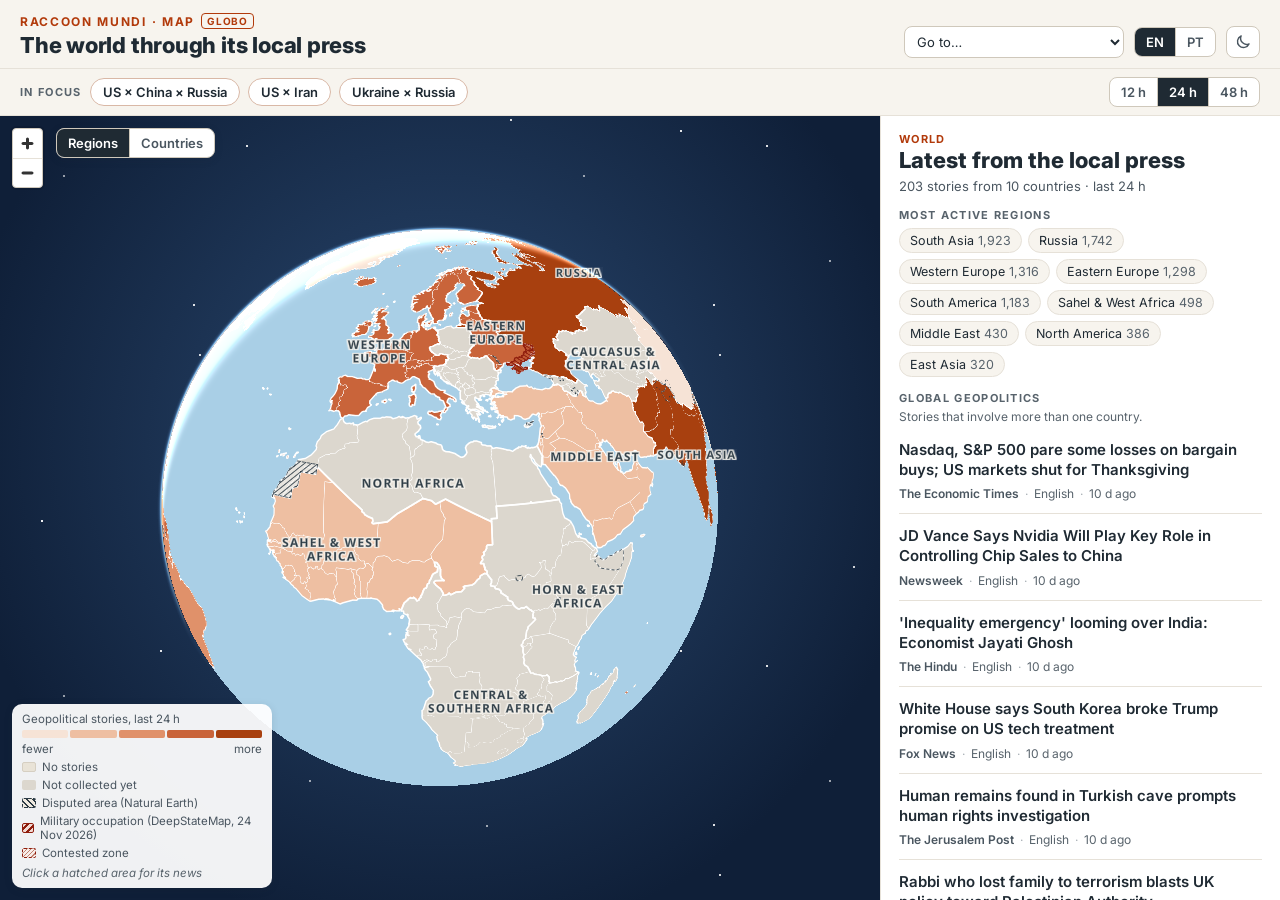
==== commit 99c6d09b: "Mudança 16: espaço em volta do globo e mares com cor - fundo de espaço nos dois modos: azul-noite no" ====
--- a/site/globo.html
+++ b/site/globo.html
@@ -23,11 +23,20 @@
 <link rel="stylesheet" href="vendor/maplibre/maplibre-gl.css">
 <link rel="stylesheet" href="style.css">
 <style>
-  /* protótipo em globo: o espaço em volta do planeta e os detalhes do MapLibre */
-  :root { --espaco: #e8edf0; }
-  :root[data-tema="escuro"] { --espaco: #05090c; }
-  #mapa { background: radial-gradient(circle at 50% 45%, var(--espaco) 0%, var(--creme) 120%); }
-  :root[data-tema="escuro"] #mapa { background: radial-gradient(circle at 50% 45%, #0e1620 0%, var(--espaco) 75%); }
+  /* protótipo em globo: espaço em volta do planeta (estrelas desenhadas em CSS) e mares azuis */
+  :root {
+    --oceano: #a9cfe6;
+    --espaco-centro: #2b4a72; --espaco-borda: #0f1f38;
+  }
+  :root[data-tema="escuro"] {
+    --oceano: #11304d;
+    --espaco-centro: #0c1626; --espaco-borda: #020409;
+  }
+  #mapa {
+    background-color: var(--espaco-borda);
+    background-image: radial-gradient(2px 2px at 463px 476px, rgba(255,255,255,0.73) 50%, transparent 51%), radial-gradient(2px 2px at 194px 189px, rgba(255,255,255,0.87) 50%, transparent 51%), radial-gradient(2px 2px at 487px 190px, rgba(255,255,255,0.59) 50%, transparent 51%), radial-gradient(2px 2px at 310px 145px, rgba(255,255,255,0.59) 50%, transparent 51%), radial-gradient(2px 2px at 42px 405px, rgba(255,255,255,0.94) 50%, transparent 51%), radial-gradient(2px 2px at 161px 15px, rgba(255,255,255,0.88) 50%, transparent 51%), radial-gradient(2px 2px at 64px 60px, rgba(255,255,255,0.56) 50%, transparent 51%), radial-gradient(2px 2px at 247px 30px, rgba(255,255,255,0.86) 50%, transparent 51%), radial-gradient(2px 2px at 334px 451px, rgba(255,255,255,0.79) 50%, transparent 51%), radial-gradient(2px 2px at 200px 239px, rgba(255,255,255,0.81) 50%, transparent 51%), radial-gradient(2px 2px at 511px 4px, rgba(255,255,255,0.81) 50%, transparent 51%), radial-gradient(2px 2px at 468px 284px, rgba(255,255,255,0.71) 50%, transparent 51%), radial-gradient(1px 1px at 282px 42px, rgba(255,255,255,0.69) 50%, transparent 51%), radial-gradient(1px 1px at 161px 117px, rgba(255,255,255,0.58) 50%, transparent 51%), radial-gradient(1px 1px at 15px 35px, rgba(255,255,255,0.61) 50%, transparent 51%), radial-gradient(1px 1px at 55px 205px, rgba(255,255,255,0.36) 50%, transparent 51%), radial-gradient(1px 1px at 148px 197px, rgba(255,255,255,0.34) 50%, transparent 51%), radial-gradient(1px 1px at 8px 0px, rgba(255,255,255,0.42) 50%, transparent 51%), radial-gradient(1px 1px at 26px 240px, rgba(255,255,255,0.51) 50%, transparent 51%), radial-gradient(1px 1px at 203px 214px, rgba(255,255,255,0.34) 50%, transparent 51%), radial-gradient(1px 1px at 101px 138px, rgba(255,255,255,0.49) 50%, transparent 51%), radial-gradient(1px 1px at 159px 170px, rgba(255,255,255,0.31) 50%, transparent 51%), radial-gradient(1px 1px at 209px 60px, rgba(255,255,255,0.37) 50%, transparent 51%), radial-gradient(1px 1px at 51px 5px, rgba(255,255,255,0.33) 50%, transparent 51%), radial-gradient(1px 1px at 249px 90px, rgba(255,255,255,0.68) 50%, transparent 51%), radial-gradient(1px 1px at 96px 229px, rgba(255,255,255,0.58) 50%, transparent 51%), radial-gradient(1px 1px at 67px 214px, rgba(255,255,255,0.65) 50%, transparent 51%), radial-gradient(1px 1px at 59px 202px, rgba(255,255,255,0.53) 50%, transparent 51%), radial-gradient(1px 1px at 108px 0px, rgba(255,255,255,0.45) 50%, transparent 51%), radial-gradient(1px 1px at 155px 10px, rgba(255,255,255,0.42) 50%, transparent 51%), radial-gradient(1px 1px at 201px 295px, rgba(255,255,255,0.36) 50%, transparent 51%), radial-gradient(1px 1px at 74px 109px, rgba(255,255,255,0.54) 50%, transparent 51%), radial-gradient(1px 1px at 4px 168px, rgba(255,255,255,0.76) 50%, transparent 51%), radial-gradient(1px 1px at 197px 37px, rgba(255,255,255,0.34) 50%, transparent 51%), radial-gradient(1px 1px at 106px 298px, rgba(255,255,255,0.65) 50%, transparent 51%), radial-gradient(1px 1px at 7px 188px, rgba(255,255,255,0.5) 50%, transparent 51%), radial-gradient(1px 1px at 232px 65px, rgba(255,255,255,0.83) 50%, transparent 51%), radial-gradient(1px 1px at 247px 294px, rgba(255,255,255,0.37) 50%, transparent 51%), radial-gradient(1px 1px at 197px 93px, rgba(255,255,255,0.64) 50%, transparent 51%), radial-gradient(1px 1px at 159px 116px, rgba(255,255,255,0.75) 50%, transparent 51%), radial-gradient(1px 1px at 127px 97px, rgba(255,255,255,0.39) 50%, transparent 51%), radial-gradient(1px 1px at 283px 100px, rgba(255,255,255,0.68) 50%, transparent 51%), radial-gradient(1px 1px at 198px 247px, rgba(255,255,255,0.63) 50%, transparent 51%), radial-gradient(1px 1px at 215px 24px, rgba(255,255,255,0.36) 50%, transparent 51%), radial-gradient(1px 1px at 19px 262px, rgba(255,255,255,0.83) 50%, transparent 51%), radial-gradient(1px 1px at 122px 200px, rgba(255,255,255,0.44) 50%, transparent 51%), radial-gradient(1px 1px at 251px 150px, rgba(255,255,255,0.59) 50%, transparent 51%), radial-gradient(1px 1px at 35px 64px, rgba(255,255,255,0.43) 50%, transparent 51%), radial-gradient(1px 1px at 286px 37px, rgba(255,255,255,0.45) 50%, transparent 51%), radial-gradient(1px 1px at 104px 8px, rgba(255,255,255,0.34) 50%, transparent 51%), radial-gradient(1px 1px at 210px 228px, rgba(255,255,255,0.44) 50%, transparent 51%), radial-gradient(1px 1px at 23px 90px, rgba(255,255,255,0.46) 50%, transparent 51%), radial-gradient(1px 1px at 271px 292px, rgba(255,255,255,0.84) 50%, transparent 51%), radial-gradient(1px 1px at 47px 185px, rgba(255,255,255,0.38) 50%, transparent 51%), radial-gradient(1px 1px at 230px 169px, rgba(255,255,255,0.66) 50%, transparent 51%), radial-gradient(1px 1px at 267px 299px, rgba(255,255,255,0.82) 50%, transparent 51%), radial-gradient(1px 1px at 17px 9px, rgba(255,255,255,0.56) 50%, transparent 51%), radial-gradient(1px 1px at 183px 159px, rgba(255,255,255,0.83) 50%, transparent 51%), radial-gradient(1px 1px at 10px 38px, rgba(255,255,255,0.57) 50%, transparent 51%), radial-gradient(1px 1px at 159px 163px, rgba(255,255,255,0.38) 50%, transparent 51%), radial-gradient(ellipse at 50% 42%, var(--espaco-centro) 0%, var(--espaco-borda) 78%);
+    background-size: 520px 520px, 520px 520px, 520px 520px, 520px 520px, 520px 520px, 520px 520px, 520px 520px, 520px 520px, 520px 520px, 520px 520px, 520px 520px, 520px 520px, 300px 300px, 300px 300px, 300px 300px, 300px 300px, 300px 300px, 300px 300px, 300px 300px, 300px 300px, 300px 300px, 300px 300px, 300px 300px, 300px 300px, 300px 300px, 300px 300px, 300px 300px, 300px 300px, 300px 300px, 300px 300px, 300px 300px, 300px 300px, 300px 300px, 300px 300px, 300px 300px, 300px 300px, 300px 300px, 300px 300px, 300px 300px, 300px 300px, 300px 300px, 300px 300px, 300px 300px, 300px 300px, 300px 300px, 300px 300px, 300px 300px, 300px 300px, 300px 300px, 300px 300px, 300px 300px, 300px 300px, 300px 300px, 300px 300px, 300px 300px, 300px 300px, 300px 300px, 300px 300px, 300px 300px, 300px 300px, 100% 100%;
+  }
   .maplibregl-ctrl-top-left .maplibregl-ctrl { margin: 12px 0 0 12px; }
   .maplibregl-ctrl-group { background: var(--superficie); box-shadow: 0 2px 8px var(--sombra); border: 1px solid var(--borda); }
   .maplibregl-ctrl-group button + button { border-top: 1px solid var(--linha); }
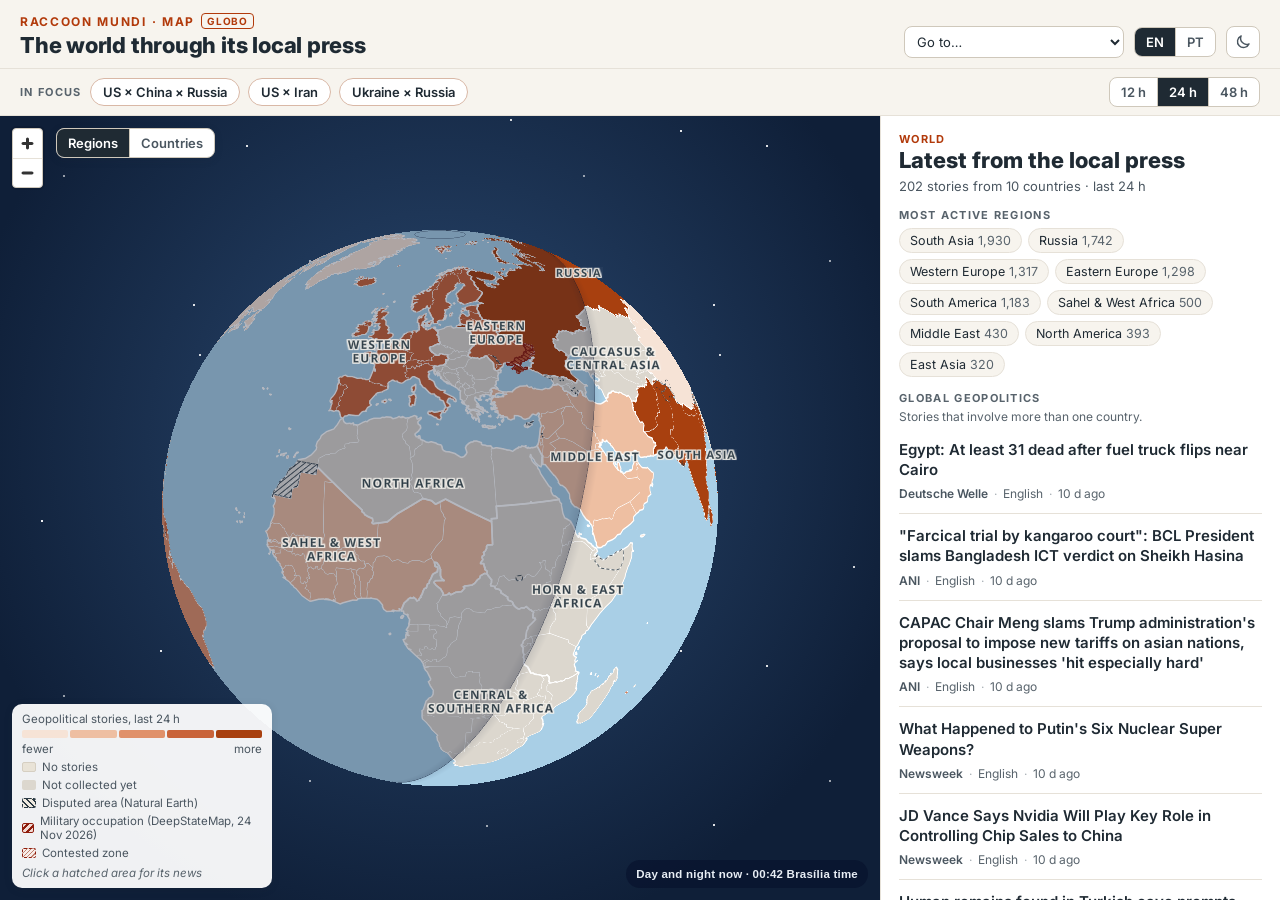
==== commit 42f9f992: "Mudança 19: dia e noite pelo horário real no globo - a sombra da noite cobre o lado da Terra sem sol" ====
--- a/site/globo.html
+++ b/site/globo.html
@@ -47,6 +47,11 @@
     padding: 4px 8px; white-space: nowrap; max-width: 320px;
   }
   .dica-mapa .dica { font-weight: 400; opacity: .75; }
+  .relogio-mapa {
+    position: absolute; right: 12px; bottom: 12px; z-index: 500; pointer-events: none; font-size: 11.5px; font-weight: 600;
+    color: #e8eef5; background: rgba(6,16,42,.55); border-radius: 999px; padding: 4px 10px; letter-spacing: .02em;
+  }
+  @media (max-width: 820px) { .relogio-mapa { bottom: calc(38% + 12px); right: 12px; } }
   .selo-prototipo { font-size: 10px; letter-spacing: .08em; border: 1px solid currentColor; border-radius: 4px; padding: 1px 5px; margin-left: 6px; vertical-align: 1px; }
   @media (max-width: 820px) { .maplibregl-ctrl-top-left { display: none; } .selo-prototipo { display: none; } }
 </style>
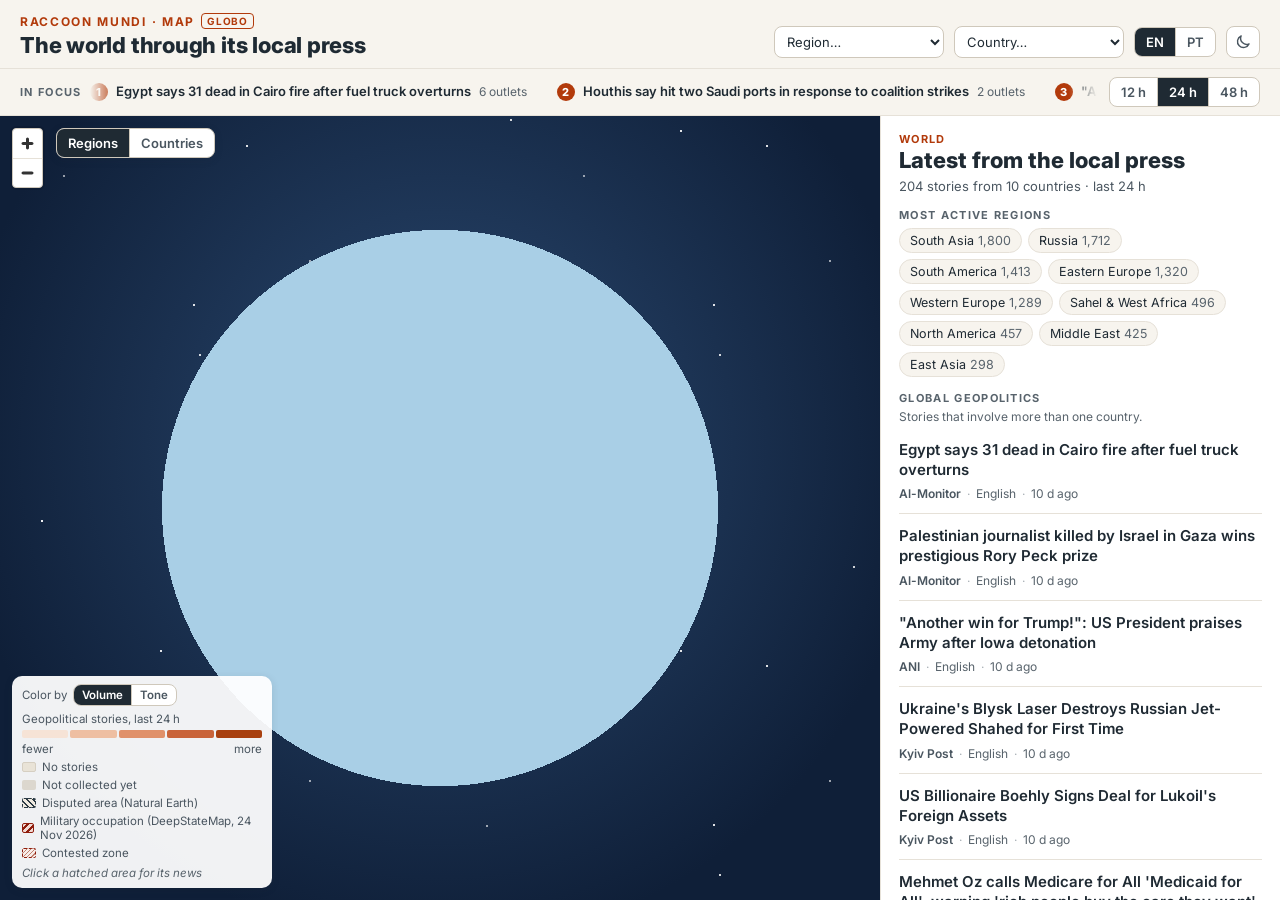
==== commit 31736697: "Mudança 26: filtro separado para região e para país O "Ir para" vira dois filtros: Região (com as ár" ====
--- a/site/globo.html
+++ b/site/globo.html
@@ -63,10 +63,15 @@
     <h1 data-i18n="titulo">The world through its local press</h1>
   </div>
   <div class="controles">
-    <label class="ir-para">
-      <svg class="icone-busca" viewBox="0 0 24 24" width="18" height="18" aria-hidden="true"><circle cx="11" cy="11" r="6.5" fill="none" stroke="currentColor" stroke-width="2"/><path d="M16 16l4.5 4.5" stroke="currentColor" stroke-width="2" stroke-linecap="round"/></svg>
-      <span class="sr" data-i18n="irPara">Go to</span>
-      <select id="ir-para" aria-label="Go to"></select>
+    <label class="ir-para" title="Region">
+      <svg class="icone-busca" viewBox="0 0 24 24" width="18" height="18" aria-hidden="true"><circle cx="12" cy="12" r="8.5" fill="none" stroke="currentColor" stroke-width="1.9"/><path d="M3.5 12h17M12 3.5c2.6 2.4 3.8 5.2 3.8 8.5s-1.2 6.1-3.8 8.5c-2.6-2.4-3.8-5.2-3.8-8.5s1.2-6.1 3.8-8.5z" fill="none" stroke="currentColor" stroke-width="1.7"/></svg>
+      <span class="sr" data-i18n="filtroRegiao">Region</span>
+      <select id="filtro-regiao" aria-label="Region"></select>
+    </label>
+    <label class="ir-para" title="Country">
+      <svg class="icone-busca" viewBox="0 0 24 24" width="18" height="18" aria-hidden="true"><path d="M12 21s-6.5-6.2-6.5-11a6.5 6.5 0 0 1 13 0c0 4.8-6.5 11-6.5 11z" fill="none" stroke="currentColor" stroke-width="1.9" stroke-linejoin="round"/><circle cx="12" cy="10" r="2.3" fill="none" stroke="currentColor" stroke-width="1.8"/></svg>
+      <span class="sr" data-i18n="filtroPais">Country</span>
+      <select id="filtro-pais" aria-label="Country"></select>
     </label>
     <div class="segmentado" role="group" aria-label="Language" id="idioma">
       <button type="button" data-l="en">EN</button>
--- a/site/style.css
+++ b/site/style.css
@@ -105,7 +105,7 @@
 }
 .ir-para select {
   font: inherit; font-size: 13px; padding: 6px 8px; border: 1px solid var(--borda); border-radius: 8px;
-  background: var(--superficie); color: var(--tinta); max-width: 220px;
+  background: var(--superficie); color: var(--tinta); max-width: 200px; width: 170px;
 }
 
 /* Faixa dos temas em foco + período */
@@ -121,6 +121,40 @@
   padding: 5px 12px; font-size: 13px; font-weight: 600; cursor: pointer; white-space: nowrap;
 }
 .chip[aria-pressed="true"] { background: var(--acento); border-color: var(--acento); color: var(--sobre-acento); }
+
+/* Em foco: esteira com as 5 notícias do mundo mais repercutidas */
+.temas .esteira {
+  flex: 1; min-width: 0; overflow: hidden;
+  -webkit-mask-image: linear-gradient(90deg, transparent, #000 28px, #000 calc(100% - 28px), transparent);
+          mask-image: linear-gradient(90deg, transparent, #000 28px, #000 calc(100% - 28px), transparent);
+}
+.temas .faixa { display: flex; width: max-content; animation: esteira var(--duracao, 60s) linear infinite; }
+.temas .esteira:hover .faixa, .temas .esteira:focus-within .faixa { animation-play-state: paused; }
+.temas .metade { display: flex; gap: 30px; padding-right: 30px; }
+@keyframes esteira { from { transform: translateX(0); } to { transform: translateX(-50%); } }
+.manchete {
+  display: inline-flex; align-items: baseline; gap: 8px; border: 0; background: none; font: inherit; color: var(--tinta);
+  cursor: pointer; white-space: nowrap; padding: 4px 0; border-radius: 4px;
+}
+.manchete .pos {
+  font-size: 11px; font-weight: 800; color: var(--sobre-acento); background: var(--acento); border-radius: 999px;
+  min-width: 18px; height: 18px; display: inline-flex; align-items: center; justify-content: center; align-self: center;
+}
+.manchete .txt { font-size: 13px; font-weight: 600; max-width: 62ch; overflow: hidden; text-overflow: ellipsis; }
+.manchete .meta { font-size: 12px; color: var(--tinta-3); }
+.manchete:hover .txt { color: var(--acento); }
+.manchete[aria-pressed="true"] .txt { text-decoration: underline; text-decoration-color: var(--acento); text-decoration-thickness: 2px; text-underline-offset: 3px; }
+.manchete:focus-visible { outline: 2px solid var(--acento); outline-offset: 2px; }
+@media (prefers-reduced-motion: reduce) {
+  .temas .faixa { animation: none; }
+  .temas .esteira { overflow-x: auto; scrollbar-width: none; -webkit-mask-image: none; mask-image: none; }
+  .temas .metade[aria-hidden="true"] { display: none; }
+}
+.painel .pais-fonte {
+  display: block; margin: 14px 0 2px; padding: 0; border: 0; background: none; font: inherit; font-size: 13px; font-weight: 700;
+  color: var(--acento); cursor: pointer; text-align: left;
+}
+.painel .pais-fonte:hover { text-decoration: underline; }
 
 /* Mapa + painel */
 .principal { flex: 1; display: flex; min-height: 0; }
@@ -156,6 +190,8 @@
   box-shadow: 0 2px 8px var(--sombra); max-width: 260px;
 }
 .legenda .escala { display: flex; gap: 2px; margin: 4px 0; }
+.cor-por-linha { display: flex; align-items: center; gap: 6px; margin-bottom: 6px; }
+.legenda .cor-por button { padding: 3px 8px; font-size: 11.5px; min-height: 0; }
 .legenda .escala span { flex: 1; height: 8px; border-radius: 2px; }
 .legenda .linha { display: flex; align-items: center; gap: 6px; margin-top: 4px; }
 .legenda .amostra { width: 14px; height: 10px; border-radius: 2px; display: inline-block; }
@@ -267,3 +303,19 @@
   .painel .voltar { min-height: 36px; }
   .item .meta .traduzir { min-height: 36px; padding: 6px 8px; }
 }
+@media (max-width: 820px) {
+  .manchete .txt { max-width: 36ch; }
+  .temas .metade { gap: 22px; padding-right: 22px; }
+}
+/* Celular: dois filtros (região e país) cabem no cabeçalho com botões um pouco menores */
+@media (max-width: 820px) {
+  .topo { gap: 6px; }
+  .sobretitulo { font-size: 10.5px; letter-spacing: .06em; min-width: 0; overflow: hidden; text-overflow: ellipsis; }
+  .controles { gap: 4px; }
+  .ir-para, .botao-tema { width: 38px; height: 38px; }
+  #idioma button { padding: 0 9px; height: 38px; }
+}
+@media (max-width: 820px) {
+  .temas .rotulo { display: none; } /* no celular, a esteira usa a largura toda; os números já dizem o que é */
+  #periodo button { padding: 0 8px; font-size: 12px; }
+}
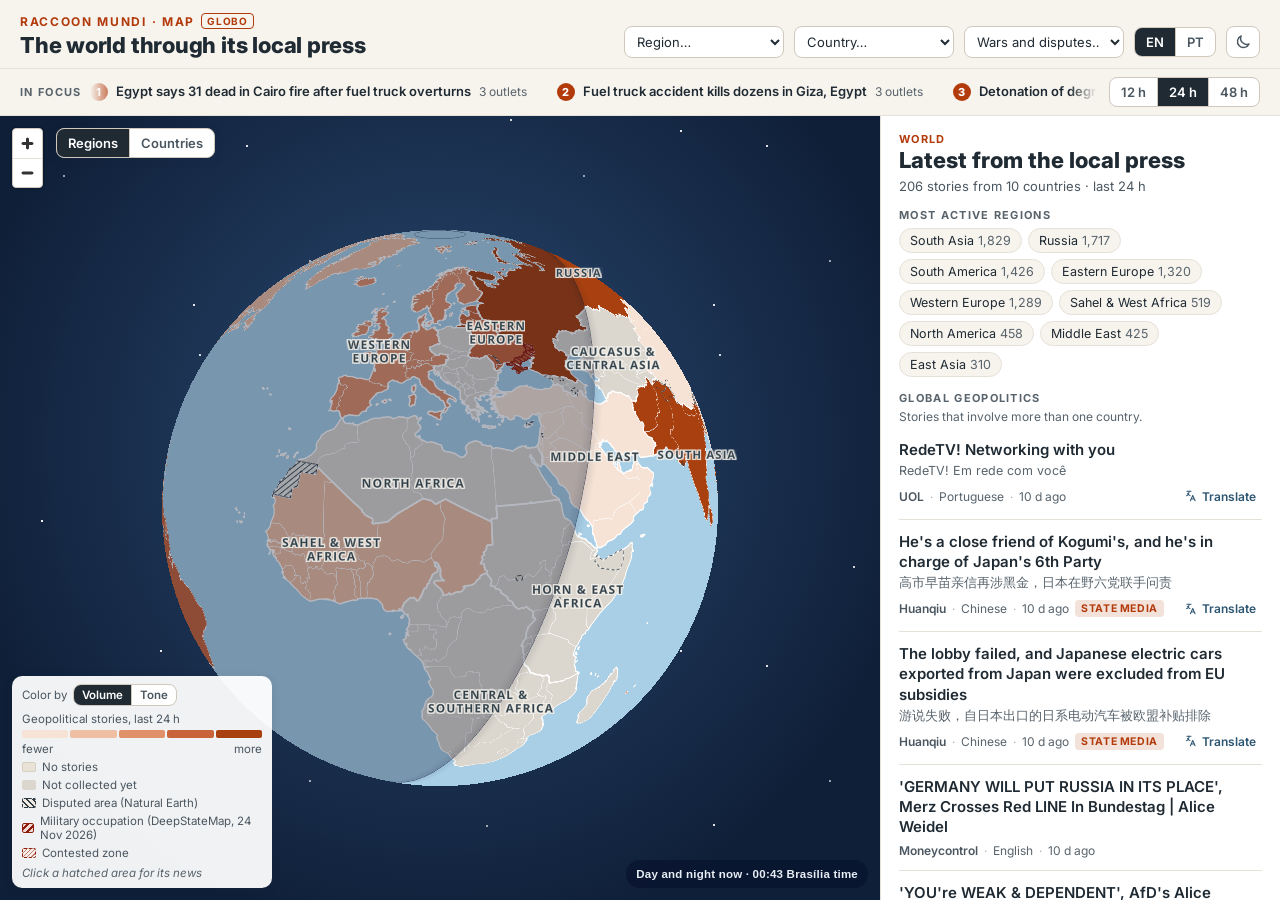
==== commit c1d7945c: "Mudança 28: filtro próprio para guerras e disputas As áreas em guerra ou disputa saem do filtro de r" ====
--- a/site/globo.html
+++ b/site/globo.html
@@ -59,7 +59,7 @@
 <body>
 <header class="topo">
   <div class="marca">
-    <div class="sobretitulo">RACCOON MUNDI · <span data-i18n="mapa">MAP</span><span class="selo-prototipo">GLOBO</span></div>
+    <div class="sobretitulo">RACCOON MUNDI<span class="sufixo"> · <span data-i18n="mapa">MAP</span></span><span class="selo-prototipo">GLOBO</span></div>
     <h1 data-i18n="titulo">The world through its local press</h1>
   </div>
   <div class="controles">
@@ -72,6 +72,11 @@
       <svg class="icone-busca" viewBox="0 0 24 24" width="18" height="18" aria-hidden="true"><path d="M12 21s-6.5-6.2-6.5-11a6.5 6.5 0 0 1 13 0c0 4.8-6.5 11-6.5 11z" fill="none" stroke="currentColor" stroke-width="1.9" stroke-linejoin="round"/><circle cx="12" cy="10" r="2.3" fill="none" stroke="currentColor" stroke-width="1.8"/></svg>
       <span class="sr" data-i18n="filtroPais">Country</span>
       <select id="filtro-pais" aria-label="Country"></select>
+    </label>
+    <label class="ir-para" title="Wars and disputes">
+      <svg class="icone-busca" viewBox="0 0 24 24" width="18" height="18" aria-hidden="true"><rect x="4" y="4" width="16" height="16" rx="2.5" fill="none" stroke="currentColor" stroke-width="1.9"/><path d="M4.8 13.5l8.7-8.7M8 19.2L19.2 8M14 19.5l5.5-5.5" fill="none" stroke="currentColor" stroke-width="1.6" stroke-linecap="round"/></svg>
+      <span class="sr" data-i18n="filtroArea">Wars and disputes</span>
+      <select id="filtro-area" aria-label="Wars and disputes"></select>
     </label>
     <div class="segmentado" role="group" aria-label="Language" id="idioma">
       <button type="button" data-l="en">EN</button>
--- a/site/style.css
+++ b/site/style.css
@@ -105,7 +105,7 @@
 }
 .ir-para select {
   font: inherit; font-size: 13px; padding: 6px 8px; border: 1px solid var(--borda); border-radius: 8px;
-  background: var(--superficie); color: var(--tinta); max-width: 200px; width: 170px;
+  background: var(--superficie); color: var(--tinta); max-width: 190px; width: 160px;
 }
 
 /* Faixa dos temas em foco + período */
@@ -319,3 +319,14 @@
   .temas .rotulo { display: none; } /* no celular, a esteira usa a largura toda; os números já dizem o que é */
   #periodo button { padding: 0 8px; font-size: 12px; }
 }
+/* Três filtros (região, país, guerras e disputas) */
+@media (max-width: 1180px) and (min-width: 821px) { .ir-para select { width: 132px; } }
+@media (max-width: 820px) {
+  .sufixo { display: none; }
+  .ir-para, .botao-tema { width: 36px; height: 36px; }
+  #idioma button { padding: 0 8px; height: 36px; min-height: 36px; }
+}
+@media (max-width: 370px) {
+  .ir-para, .botao-tema { width: 34px; height: 34px; }
+  .controles { gap: 3px; }
+}
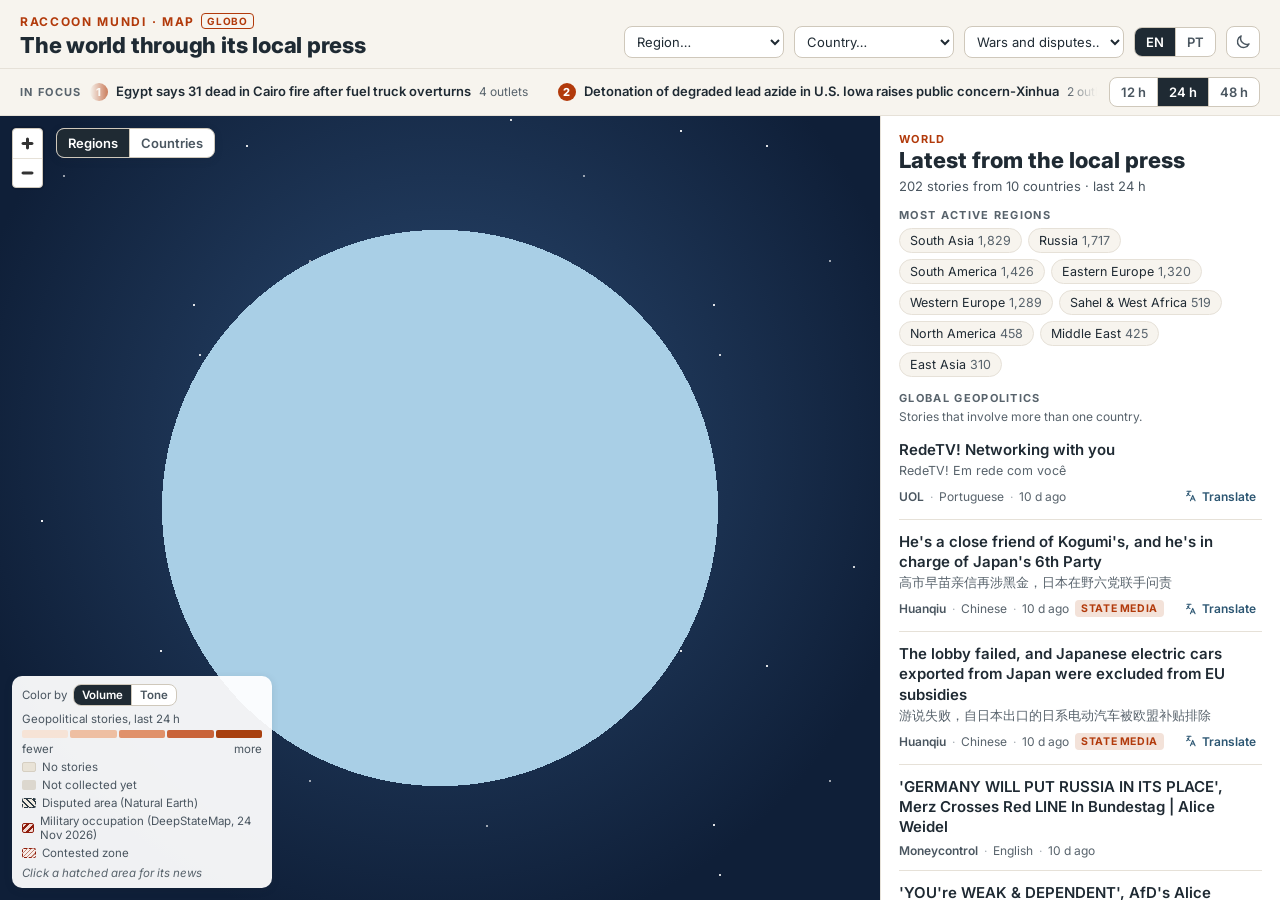
==== commit 79f850e2: "Mudança 30: navegador sempre pega o código novo do site Os links do CSS e do JS ganham ?v=<versão>, " ====
--- a/site/globo.html
+++ b/site/globo.html
@@ -21,7 +21,7 @@
 <link rel="preconnect" href="https://fonts.googleapis.com">
 <link rel="stylesheet" href="https://fonts.googleapis.com/css2?family=Inter:wght@400;500;600;700;800&display=swap">
 <link rel="stylesheet" href="vendor/maplibre/maplibre-gl.css">
-<link rel="stylesheet" href="style.css">
+<link rel="stylesheet" href="style.css?v=dev">
 <style>
   /* protótipo em globo: espaço em volta do planeta (estrelas desenhadas em CSS) e mares azuis */
   :root {
@@ -120,7 +120,7 @@
   /* MapLibre vem como módulo; o restante da página continua como script comum */
   import * as maplibregl from './vendor/maplibre/maplibre-gl.mjs';
   window.maplibregl = maplibregl;
-  var s = document.createElement('script'); s.src = 'globo.js'; document.body.appendChild(s);
+  var s = document.createElement('script'); s.src = 'globo.js?v=dev'; document.body.appendChild(s);
 </script>
 </body>
 </html>
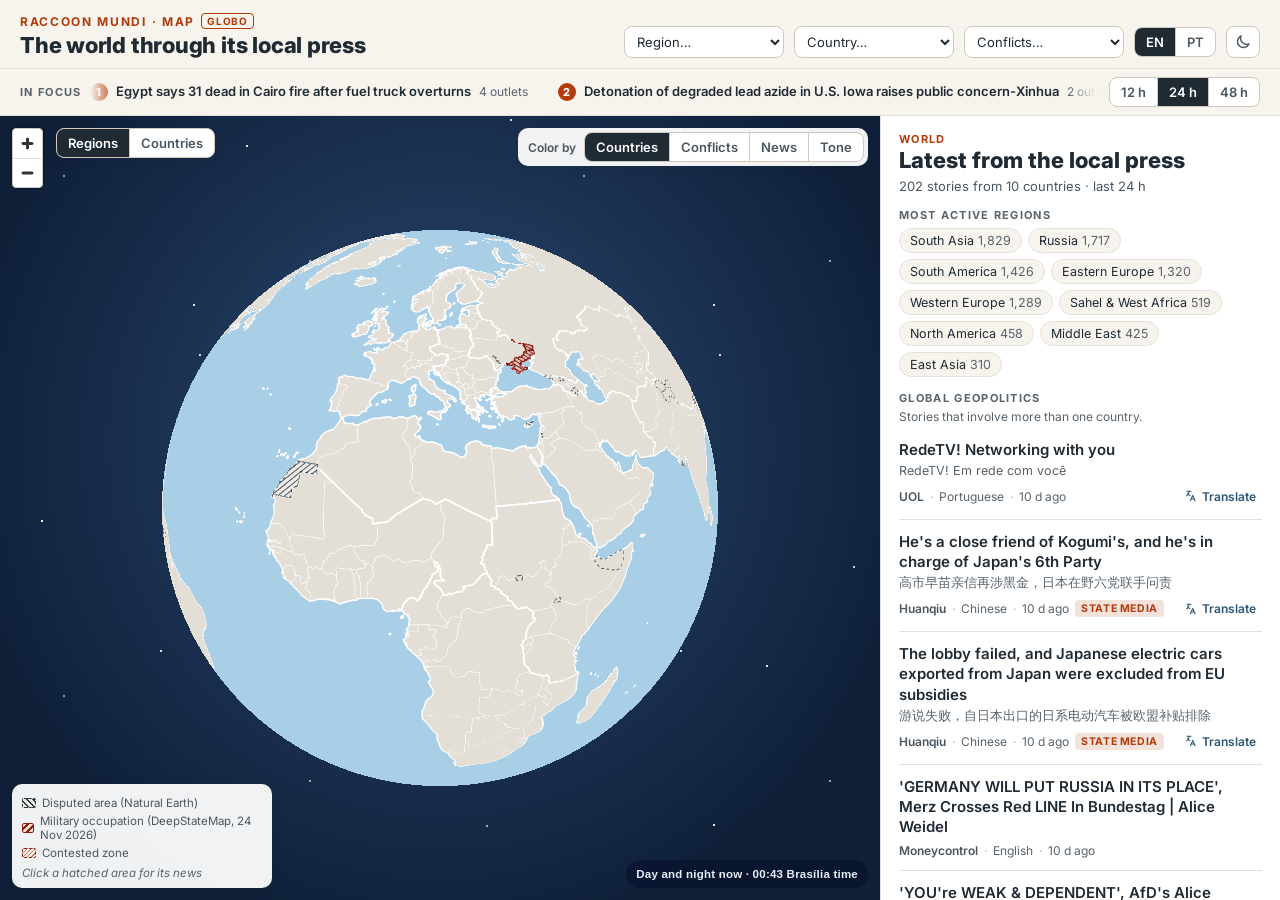
==== commit d22fc7aa: "Mudança 34: Cor por no alto do mapa As lentes (Países | Conflitos | Notícias | Tom) saem da legenda " ====
--- a/site/globo.html
+++ b/site/globo.html
@@ -107,6 +107,11 @@
       <button type="button" data-m="regioes" data-i18n="regioes">Regions</button>
       <button type="button" data-m="paises" data-i18n="paises">Countries</button>
     </div>
+    <div class="lentes" id="lentes">
+      <span class="lentes-rotulo" data-i18n="corPor">Color by</span>
+      <div class="segmentado" role="group" id="lentes-botoes" aria-label="Color by"></div>
+      <select id="lentes-select" aria-label="Color by"></select>
+    </div>
   </div>
   <aside class="painel" id="painel" aria-label="Notícias">
     <p class="sr" id="anuncio" aria-live="polite"></p>
--- a/site/style.css
+++ b/site/style.css
@@ -330,3 +330,34 @@
   .ir-para, .botao-tema { width: 34px; height: 34px; }
   .controles { gap: 3px; }
 }
+.painel .aviso.situacao { border-left-color: var(--tinta-2); background: var(--realce); }
+.painel .aviso.situacao.sit-guerra { border-left-color: #a32d2d; }
+.painel .aviso.situacao.sit-conflito { border-left-color: #e07a3f; }
+.painel .aviso.situacao.sit-fora { border-left-color: #a32d2d; }
+.painel .aviso.situacao.sit-atingido { border-left-color: #d47a93; }
+.painel .aviso.situacao.sit-tensao { border-left-color: #d4a73a; }
+.painel .aviso.situacao .titulo-aviso { font-weight: 700; margin-bottom: 4px; }
+.painel .aviso.situacao p { margin: 6px 0; line-height: 1.4; }
+.painel .aviso.situacao .sit-texto { color: var(--tinta-2); }
+.painel .aviso.situacao .fonte-conf { font-size: 11.5px; color: var(--tinta-3); margin-top: 8px; }
+.legenda .cor-por button { padding-left: 7px; padding-right: 7px; }
+/* Legenda: o rótulo "Cor por" em cima e as quatro lentes numa linha só */
+.legenda .cor-por-linha { display: block; }
+.legenda .cor-por-linha > span { display: block; margin-bottom: 4px; }
+.legenda .cor-por { display: flex; width: 100%; }
+.legenda .cor-por button { flex: 1 1 auto; padding: 4px 6px; font-size: 12px; white-space: nowrap; }
+.painel .aviso.situacao .nome-conf { font-weight: 700; color: var(--tinta); }
+.painel .papel-conf { font-size: 12px; font-weight: 700; color: var(--tinta-2); margin: 10px 0 4px; }
+/* Lentes (Cor por) no alto do mapa */
+.lentes {
+  position: absolute; top: 12px; right: 12px; z-index: 500; display: flex; align-items: center; gap: 8px;
+  background: var(--vidro); border-radius: 10px; padding: 4px 4px 4px 10px; box-shadow: 0 2px 8px var(--sombra);
+}
+.lentes-rotulo { font-size: 12px; font-weight: 600; color: var(--tinta-2); white-space: nowrap; }
+.lentes .segmentado { box-shadow: none; }
+.lentes #lentes-select { display: none; font: inherit; font-size: 13px; padding: 6px 8px; border: 1px solid var(--borda); border-radius: 8px; background: var(--superficie); color: var(--tinta); }
+@media (max-width: 820px) {
+  .lentes { top: 10px; right: 12px; padding: 3px 3px 3px 8px; gap: 6px; }
+  .lentes .segmentado { display: none; }
+  .lentes #lentes-select { display: block; min-height: 34px; }
+}
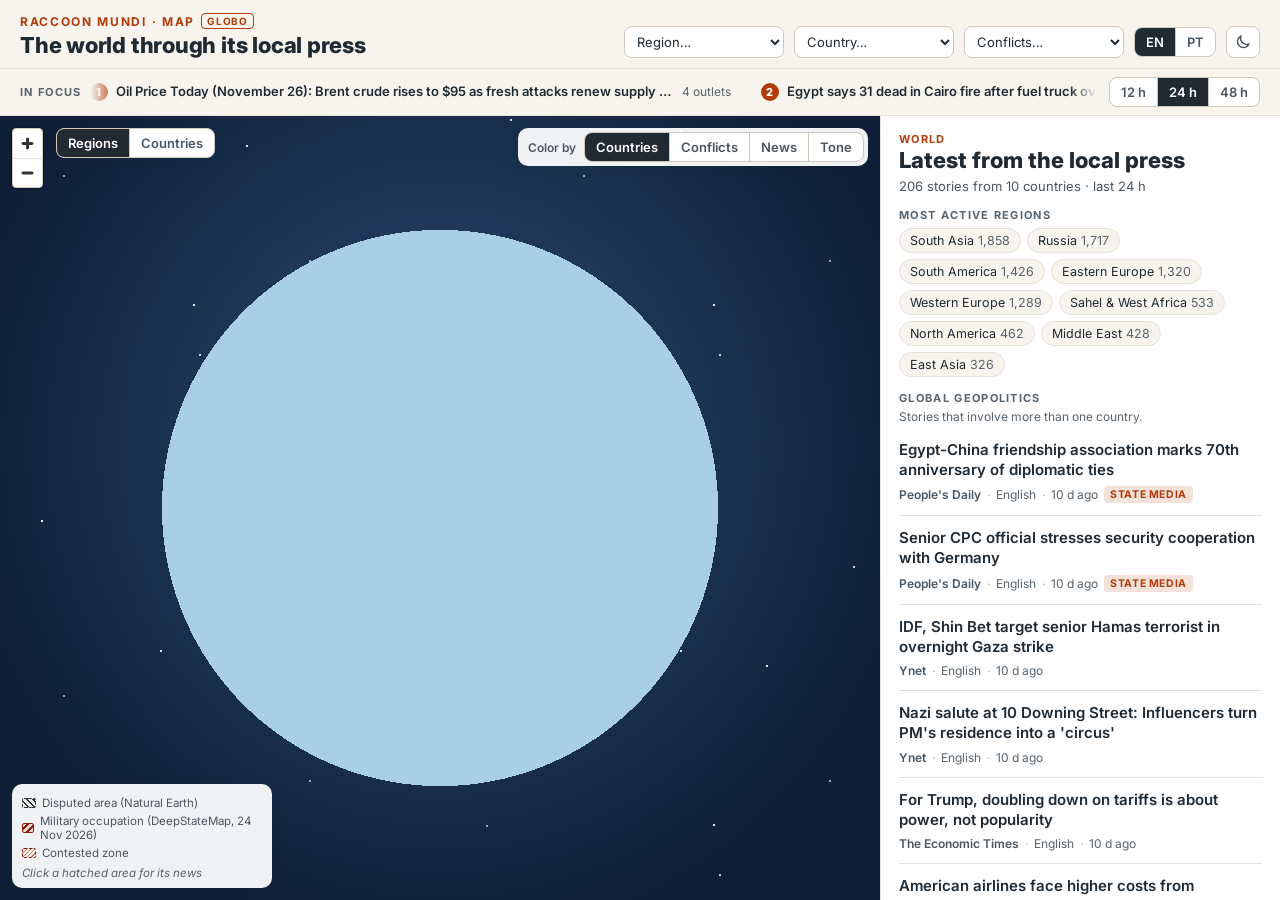
==== commit 8bc719fb: "Mudança 35: filtro próprio para os estados Os estados saem do filtro de país (que fica só com os paí" ====
--- a/site/globo.html
+++ b/site/globo.html
@@ -73,6 +73,11 @@
       <span class="sr" data-i18n="filtroPais">Country</span>
       <select id="filtro-pais" aria-label="Country"></select>
     </label>
+    <label class="ir-para" id="filtro-estado-rotulo" title="State" hidden>
+      <svg class="icone-busca" viewBox="0 0 24 24" width="18" height="18" aria-hidden="true"><path d="M5 6l6-2.5 4 2 4.5-1v7l-2 2 1 5-6 2-3-3-4.5.5-1-5 2-3z" fill="none" stroke="currentColor" stroke-width="1.8" stroke-linejoin="round"/></svg>
+      <span class="sr" data-i18n="filtroEstado">State</span>
+      <select id="filtro-estado" aria-label="State"></select>
+    </label>
     <label class="ir-para" title="Wars and disputes">
       <svg class="icone-busca" viewBox="0 0 24 24" width="18" height="18" aria-hidden="true"><rect x="4" y="4" width="16" height="16" rx="2.5" fill="none" stroke="currentColor" stroke-width="1.9"/><path d="M4.8 13.5l8.7-8.7M8 19.2L19.2 8M14 19.5l5.5-5.5" fill="none" stroke="currentColor" stroke-width="1.6" stroke-linecap="round"/></svg>
       <span class="sr" data-i18n="filtroArea">Wars and disputes</span>
--- a/site/style.css
+++ b/site/style.css
@@ -361,3 +361,7 @@
   .lentes .segmentado { display: none; }
   .lentes #lentes-select { display: block; min-height: 34px; }
 }
+/* Filtro de estado: só aparece com o Brasil (ou um estado dele) selecionado */
+.ir-para[hidden] { display: none !important; }
+@media (max-width: 1180px) and (min-width: 821px) { .com-estados .ir-para select { width: 118px; } }
+@media (max-width: 400px) { .com-estados .sobretitulo { font-size: 9.5px; letter-spacing: .03em; } .com-estados .controles { gap: 3px; } .com-estados .ir-para, .com-estados .botao-tema { width: 33px; } }
